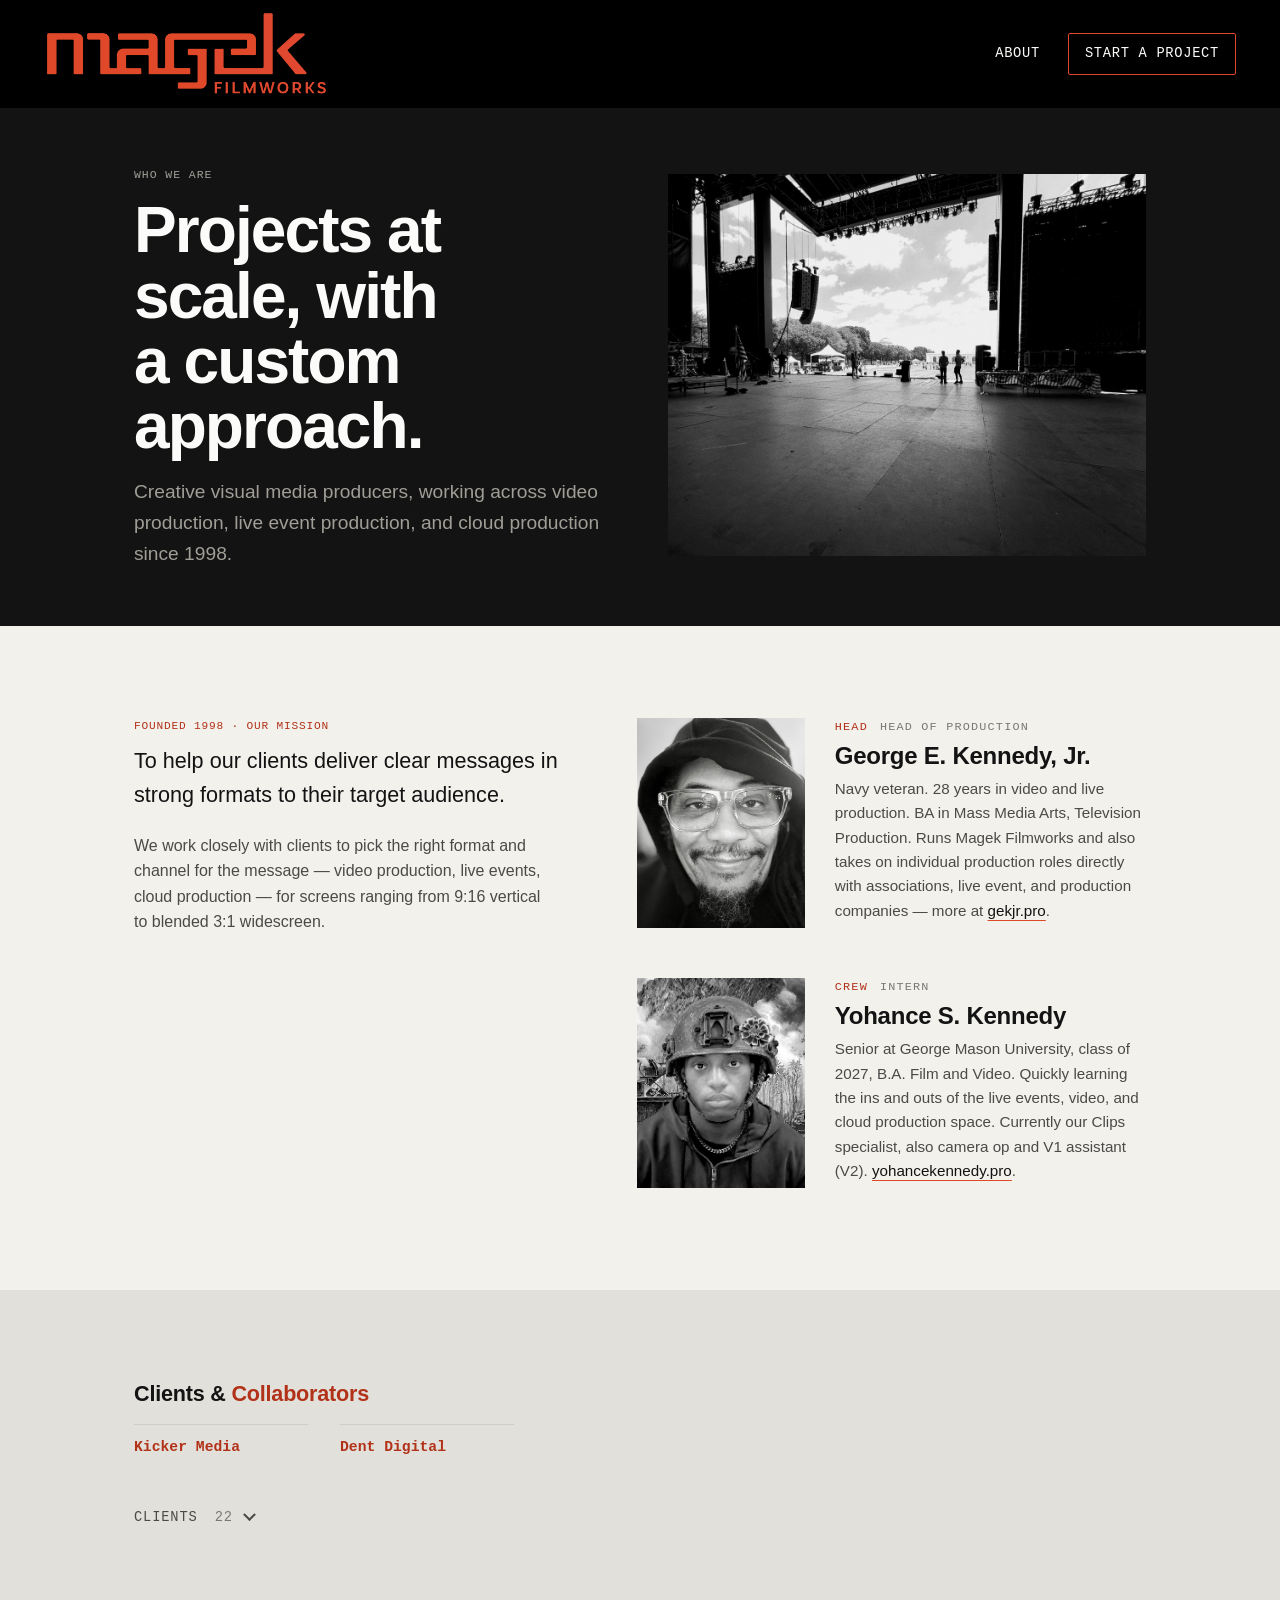
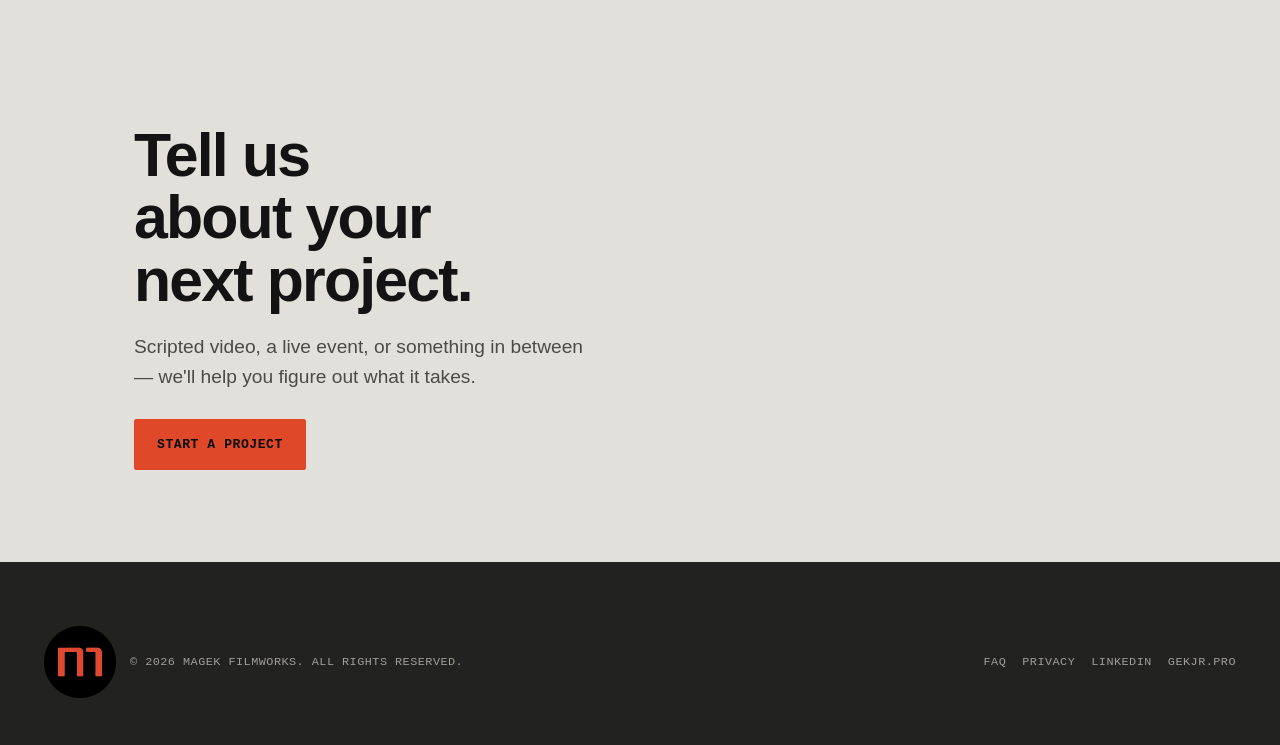
==== about.html @ faaebf95 "update" ====
<!doctype html>
<html lang="en">
<head>
<meta charset="UTF-8" />
<meta name="viewport" content="width=device-width, initial-scale=1" />
<title>About | Magek Filmworks</title>
<meta name="description" content="Magek Filmworks — creative visual media producers in Washington, D.C. Founded 1998. Our mission, our crew, and the clients and collaborators we work alongside." />
<link rel="canonical" href="https://magekfilmworks.productions/about" />
<link rel="icon" type="image/png" href="images/logo-mark.png" />
<link rel="apple-touch-icon" href="images/logo-mark.png" />
<meta name="theme-color" content="#131313" />

<meta property="og:type" content="website" />
<meta property="og:site_name" content="Magek Filmworks" />
<meta property="og:url" content="https://magekfilmworks.productions/about" />
<meta property="og:title" content="About" />
<meta property="og:description" content="Magek Filmworks — creative visual media producers in Washington, D.C. Founded 1998. Our mission, our crew, and the clients and collaborators we work alongside." />
<meta property="og:image" content="https://magekfilmworks.productions/images/clip-poster.jpeg" />
<meta name="twitter:card" content="summary_large_image" />

<link rel="stylesheet" href="css/style.css?v=dd601f3e" />

<!-- Google tag (gtag.js) -->
<script async src="https://www.googletagmanager.com/gtag/js?id=G-8HSHWG9TJT"></script>
<script>
  window.dataLayer = window.dataLayer || [];
  function gtag(){dataLayer.push(arguments);}
  gtag('js', new Date());
  gtag('config', 'G-8HSHWG9TJT');
</script>
</head>
<body>

<header class="site-header">
  <div class="wrap wrap--bleed">
    <a href="/" class="brand">
      <img src="images/logo-lockup.png" alt="Magek Filmworks" />
    </a>
    <button class="nav-toggle" aria-label="Toggle menu" aria-expanded="false">
      <svg width="22" height="22" viewBox="0 0 24 24" fill="none" stroke="currentColor" stroke-width="2" stroke-linecap="round"><line x1="3" y1="6" x2="21" y2="6"/><line x1="3" y1="12" x2="21" y2="12"/><line x1="3" y1="18" x2="21" y2="18"/></svg>
    </button>
    <nav class="header-nav">
      <a href="/about" aria-current="page">About</a>
      <a href="/contact" class="header-cta">Start a project</a>
    </nav>
  </div>
</header>

<main id="top">
  <section class="split-hero">
    <div class="wrap split-hero-grid">
      <div class="split-hero-copy">
        <div class="eyebrow">Who we are</div>
        <h1>Projects at scale, with a custom approach.</h1>
        <p class="split-hero-sub">Creative visual media producers, working across video production, live event production, and cloud production since 1998.</p>
      </div>
      <div class="split-hero-media">
        <img src="images/hero-photo.jpeg" alt="Magek Filmworks on the stage build, National Mall, Washington, D.C." style="object-position: 35% 45%;" />
      </div>
    </div>
  </section>

  <section class="section section--paper" id="about">
    <div class="wrap">
      <div class="about-grid">
        <div class="about-lead">
          <p class="mission"><span class="mission-label">Founded 1998 · Our mission</span> To help our clients deliver clear messages in strong formats to their target audience.</p>
          <!-- Used to open "At our core, we are creative visual media
               producers" — the same self-description the split-hero
               subhead just gave a few inches above this, video/live/cloud
               and all. Reading as one page rather than two blocks that
               happen to share a header, the second one doesn't need to
               re-introduce the company; it can start on the part that's
               actually new here — how the format gets picked. -->
          <p>We work closely with clients to pick the right format and channel for the message — video production, live events, cloud production — for screens ranging from 9:16 vertical to blended 3:1 widescreen.</p>
        </div>
        <div class="crew">
        <div class="crew-row">
          <figure class="crew-portrait">
            <img src="images/george-portrait.jpg" alt="George E. Kennedy, Jr." loading="lazy"
                 width="2130" height="2840" style="object-position:50% 38%" />
          </figure>
          <div class="crew-text">
            <p class="crew-tag"><i>HEAD</i>Head of Production</p>
            <h3>George E. Kennedy, Jr.</h3>
            <p>Navy veteran. 28 years in video and live production. BA in Mass Media Arts, Television Production. Runs Magek Filmworks and also takes on individual production roles directly with associations, live event, and production companies &mdash; more at <a href="https://gekjr.pro" target="_blank" rel="noopener noreferrer">gekjr.pro</a>.</p>
          </div>
        </div>
        <div class="crew-row">
          <figure class="crew-portrait">
            <img src="images/yohance-portrait.jpg" alt="Yohance S. Kennedy" loading="lazy"
                 width="741" height="926" />
          </figure>
          <div class="crew-text">
            <p class="crew-tag"><i>CREW</i>Intern</p>
            <h3>Yohance S. Kennedy</h3>
            <p>Senior at George Mason University, class of 2027, B.A. Film and Video. Quickly learning the ins and outs of the live events, video, and cloud production space. Currently our Clips specialist, also camera op and V1 assistant (V2). <a href="https://yohancekennedy.pro" target="_blank" rel="noopener noreferrer">yohancekennedy.pro</a>.</p>
          </div>
        </div>
        </div>
      </div>
    </div>
  </section>

  <section class="section section--grey" id="clients">
    <div class="wrap">
      <h2 class="clients-head">Clients &amp; <span class="is-collab">Collaborators</span></h2>

      <ul class="clients-grid clients-grid--collab">
          <li><a href="https://www.kickerinc.com/" target="_blank" rel="noopener noreferrer">Kicker Media</a></li>
          <li><a href="https://www.dentdigital.com/" target="_blank" rel="noopener noreferrer">Dent Digital</a></li>
      </ul>

      <details class="clients" id="clients-list">
        <summary>
          <span class="clients-more">Clients <b>22</b></span>
          <span class="clients-cue" aria-hidden="true"></span>
        </summary>
        <ul class="clients-grid">
            <li>AVFX</li>
            <li>AVLD Events</li>
            <li>Buffalo AV</li>
            <li>CNC Productions</li>
            <li>Creative Technology Group</li>
            <li>CVW Events</li>
            <li>Davis AV</li>
            <li>Dependable Tech Services</li>
            <li>Encore</li>
            <li>Event EQ</li>
            <li>First Hand</li>
            <li>Freeman AV</li>
            <li>Insync Productions</li>
            <li>LMG</li>
            <li>Local 22</li>
            <li>MayCo</li>
            <li>PRG</li>
            <li>Projection</li>
            <li>Slate</li>
            <li>TMPAV</li>
            <li>Visual Aids Electronics</li>
            <li>Washington Resource Group</li>
        </ul>
      </details>
    </div>
  </section>

  <section class="section cta-band section--grey">
    <div class="wrap">
      <h2>Tell us about your next project.</h2>
      <p>Scripted video, a live event, or something in between — we'll help you figure out what it takes.</p>
      <a href="/contact" class="btn btn-primary">Start a project</a>
    </div>
  </section>
  <dialog class="reel" id="reel" aria-label="Video">
    <button type="button" class="reel-close" data-reel-close aria-label="Close">&times;</button>
    <div class="reel-frame" data-reel-frame>
      <noscript>
        <a href="https://www.youtube.com/live/lQ_MciOESPY" target="_blank" rel="noopener">
          Watch The Art of Cutting Live on YouTube
        </a>
      </noscript>
    </div>
    <div class="reel-cap" data-reel-cap hidden>
      <p class="reel-cap-title" data-cap-title></p>
      <p class="reel-cap-meta">
        <span data-cap-tags></span><span data-cap-time></span>
      </p>
      <div class="reel-cap-credits" data-cap-credits></div>
    </div>
  </dialog>

</main>

<footer class="site-footer">
  <div class="wrap wrap--bleed footer-grid">
    <div class="footer-brand">
      <a href="#top" class="footer-mark-link" aria-label="Back to top">
        <img src="images/logo-mark.png" alt="" class="footer-mark" />
      </a>
      <p>&copy; <span class="year"></span> Magek Filmworks. All rights reserved.</p>
    </div>
    <div class="footer-social">
      <a href="/faq">FAQ</a>
      <a href="/privacy">Privacy</a>
      <a href="https://www.linkedin.com/company/magek-filmworks/" target="_blank" rel="noopener">LinkedIn</a>
      <a href="https://gekjr.pro" target="_blank" rel="noopener noreferrer">gekjr.pro</a>
    </div>
  </div>
</footer>

<script src="js/main.js?v=7a3a26c0"></script>
</body>
</html>
---- css/style.css ----
/* ============================================================
   Fonts, served from this origin

   Previously loaded from fonts.googleapis.com, which handed
   Google every visitor's IP on every pageview. Self-hosted, the
   site makes no third-party request for type at all. Latin
   subset, woff2 only — every browser in use supports it.

   font-display: swap so text paints immediately in the fallback
   and reflows when the face arrives, rather than sitting
   invisible while it downloads.
   ============================================================ */
@font-face {
  font-family: "Space Grotesk";
  font-style: normal;
  font-weight: 500;
  font-display: swap;
  src: url("../fonts/space-grotesk-latin-500-normal.woff2") format("woff2");
}
@font-face {
  font-family: "Space Grotesk";
  font-style: normal;
  font-weight: 600;
  font-display: swap;
  src: url("../fonts/space-grotesk-latin-600-normal.woff2") format("woff2");
}
@font-face {
  font-family: "Space Grotesk";
  font-style: normal;
  font-weight: 700;
  font-display: swap;
  src: url("../fonts/space-grotesk-latin-700-normal.woff2") format("woff2");
}
@font-face {
  font-family: "Inter";
  font-style: normal;
  font-weight: 400;
  font-display: swap;
  src: url("../fonts/inter-latin-400-normal.woff2") format("woff2");
}
@font-face {
  font-family: "Inter";
  font-style: normal;
  font-weight: 500;
  font-display: swap;
  src: url("../fonts/inter-latin-500-normal.woff2") format("woff2");
}
@font-face {
  font-family: "Inter";
  font-style: normal;
  font-weight: 600;
  font-display: swap;
  src: url("../fonts/inter-latin-600-normal.woff2") format("woff2");
}
@font-face {
  font-family: "IBM Plex Mono";
  font-style: normal;
  font-weight: 400;
  font-display: swap;
  src: url("../fonts/ibm-plex-mono-latin-400-normal.woff2") format("woff2");
}
@font-face {
  font-family: "IBM Plex Mono";
  font-style: normal;
  font-weight: 500;
  font-display: swap;
  src: url("../fonts/ibm-plex-mono-latin-500-normal.woff2") format("woff2");
}
@font-face {
  font-family: "IBM Plex Mono";
  font-style: normal;
  font-weight: 600;
  font-display: swap;
  src: url("../fonts/ibm-plex-mono-latin-600-normal.woff2") format("woff2");
}
@font-face {
  font-family: "IBM Plex Mono";
  font-style: normal;
  font-weight: 700;
  font-display: swap;
  src: url("../fonts/ibm-plex-mono-latin-700-normal.woff2") format("woff2");
}

/* ============================================================
   Magek Filmworks — Design tokens
   Palette: black-on-black studio, one signature accent pulled
   from a tungsten film light (3200K) — the warm lamp that means
   "we're rolling." Same structural language as gekjr.pro, its
   own voice: dark instead of paper, a square REC mark instead
   of a round tally, amber instead of red.
   ============================================================ */

:root {
  /* The deliberate inverse of gekjr.pro. Its --ink (#131313) is this
     site's --paper; its --paper (#fbfbf9) is this site's --ink. Same
     token names as the Site Bible so the two stylesheets read as one
     system: personal site on paper, company site on screen. */
  --paper: #131313;
  --paper-raised: #1b1b1a;
  --paper-sunk: #0c0c0c;
  --ink: #fbfbf9;
  --ink-soft: #a09e97;
  --ink-faint: #6c6a65;
  --line: #2c2c2a;
  --line-soft: #212120;
  --tally: #df4929;
  --tally-dim: rgba(223, 73, 41, 0.16);
  --tally-glow: rgba(223, 73, 41, 0.38);

  /* Accent for small text. On the dark ground the mark colour is
     legible as type; on the light grounds it is not (3.9:1), so the
     light sections darken this one token and leave fills alone. */
  --tally-ink: var(--tally);

  /* A real grain plate rather than a gradient trick: 96px of gaussian
     noise, tiled and held at low opacity over every photograph. */
  --grain: url("[data-uri]");

  --font-display: "Space Grotesk", "Helvetica Neue", Arial, sans-serif;
  --font-body: "Inter", "Helvetica Neue", Arial, sans-serif;
  --font-mono: "IBM Plex Mono", ui-monospace, Menlo, monospace;

  --maxw: 1100px;
  /* Side padding. Only bites once the viewport is narrower than
     --maxw plus two gutters — below that it is all that stands
     between the text and the edge of the screen. */
  --gutter: 44px;

  /* Shared indent for the header wordmark and the footer disc. */
  /* Flush with the content column. The header mark, the hero headline,
     every section's copy and the footer mark now share one left edge
     instead of the mark sitting slightly proud of everything below it. */
  --brand-indent: 0px;
  /* The lockup's own height. This file is 95.3% ink, so the box and the
     visible wordmark are near enough the same thing. */
  --logo-h: 84px;

  /* Header height — also drives the mobile menu offset and the
     scroll offset for every in-page anchor. */
  --header-h: 108px;
}

* { box-sizing: border-box; }

/* Component display rules (grid/flex/inline-flex) outrank the UA's
   [hidden] rule, so anything toggled with el.hidden stays visible
   without this. Every hidden step, reveal block and swapped button
   depends on it. */
[hidden] { display: none !important; }

html { scroll-behavior: smooth; }

@media (prefers-reduced-motion: reduce) {
  html { scroll-behavior: auto; }
  * { animation-duration: 0.01ms !important; transition-duration: 0.01ms !important; }
}

body {
  margin: 0;
  background: var(--paper);
  color: var(--ink);
  font-family: var(--font-body);
  font-size: 16px;
  line-height: 1.6;
  -webkit-font-smoothing: antialiased;
}

a { color: inherit; text-decoration: none; }
img { max-width: 100%; display: block; }

h1, h2, h3 {
  font-family: var(--font-display);
  font-weight: 600;
  line-height: 1.1;
  margin: 0 0 0.5em;
  letter-spacing: -0.01em;
}

p { margin: 0 0 1em; }

.wrap {
  max-width: var(--maxw);
  margin: 0 auto;
  padding: 0 var(--gutter);
}

/* The masthead and the colophon span the page; the content column does
   not. So the mark sits on the page's own left margin rather than on
   the text column's, which is the point — a wordmark that lines up with
   the body copy reads as part of it. The gutter is still respected, so
   the mark is never hard against the edge, and the footer carries the
   same class so the two brand marks stay on one line as before. */
.wrap--bleed { max-width: none; }

:focus-visible {
  outline: 2px solid var(--tally);
  outline-offset: 3px;
}

/* ---------- Eyebrow ----------
   No bullet mark. gekjr.pro leads its labels with a tally dot; this site
   deliberately does not, so the two read as related but not the same. */
.eyebrow {
  display: inline-flex;
  align-items: center;
  gap: 9px;
  font-family: var(--font-mono);
  font-size: 0.72rem;
  text-transform: uppercase;
  letter-spacing: 0.08em;
  color: var(--ink-soft);
  margin-bottom: 14px;
}

/* ---------- Viewfinder corners: secondary signature ----------
   Bracket corners like a camera frame guide. Used around the
   hero frame and on hover states, never as pure decoration. */
.frame {
  position: relative;
}
.frame::before,
.frame::after,
.frame-tr,
.frame-bl {
  content: "";
  position: absolute;
  width: 22px;
  height: 22px;
  border: 2px solid var(--tally);
  opacity: 0.85;
}
.frame::before { top: -1px; left: -1px; border-right: none; border-bottom: none; }
.frame::after { bottom: -1px; right: -1px; border-left: none; border-top: none; }
.frame-tr { top: -1px; right: -1px; border-left: none; border-bottom: none; }
.frame-bl { bottom: -1px; left: -1px; border-right: none; border-top: none; }

/* ---------- Header ---------- */
/* Solid, and the same ground as the page. The old gradient scrim read
   as a separate bar floating over the site; this reads as the top of
   the page itself, which suits a flat single-ground layout. */
.site-header {
  position: fixed;
  top: 0;
  left: 0;
  right: 0;
  z-index: 50;
  background: #000;
  /* Its own GPU layer, so the browser doesn't have to repaint a
     position: fixed element against whatever is scrolling underneath it
     on every frame — see the note on .hero, which is the section that
     actually stresses this on a phone. */
  transform: translateZ(0);
}

.site-header .wrap {
  display: flex;
  align-items: center;
  justify-content: space-between;
  height: var(--header-h);
}

/* Nudged in off the gutter so the mark sits inside the column, not hard
   against its edge. The footer disc uses the same token, so the two
   stay on one line.

   Note the visible gap runs ~3px wider than this value: the lockup PNG
   carries about 1% of transparent margin on its left edge. That is in
   the file, not the CSS, so it is left alone. */
.brand {
  /* No optical offset any more: this lockup is transparent and carries
     only 1.06% dead space on its left edge, so the image box and the
     visible wordmark start in the same place. The compensation here was
     for the black-plated file, which sat 6.16% in. */
  margin-left: var(--brand-indent);
}

.brand img {
  height: var(--logo-h);
  width: auto;
  /* Scaled from the left edge, not the centre: the mark sits on the
     page's left margin, and growing from the middle would slide it off
     that line for the length of the hover or the flare. */
  transform-origin: left center;
  /* Overshoots a touch on the way back, so the release reads as the
     mark springing up rather than sliding up. */
  transition: transform 0.42s cubic-bezier(0.34, 1.4, 0.64, 1),
              filter 0.42s ease;
}

/* Same micro-scale the footer disc uses, so both marks behave alike. */
@media (hover: hover) {
  .brand:hover img {
    transform: scale(1.06);
    filter: brightness(1.18);
  }
}

/* Held down. A click drives the mark to the bottom of its travel and
   leaves it there — it does not spring back on a timer. The release is
   the visitor moving the mouse, which is what a physical key does: it
   stays where your finger put it until your finger goes somewhere else.

   Snapping down is quick; the return is the slower base transition, so
   press and release feel like different actions rather than one
   symmetrical wobble. */
.brand.is-held img {
  transform: scale(0.93);
  filter: brightness(1.42);
  transition-duration: 90ms, 90ms;
}

/* Declared after the hover rule on purpose: identical specificity, so
   source order is what lets a press beat the hover it happens inside. */
.brand:active img { transform: scale(0.93); }

@media (prefers-reduced-motion: reduce) {
  .brand img { transition: none; }
  .brand.is-held img,
  .brand:active img { transform: none; filter: none; }
}

/* Its own query, not folded into the block above: a :hover rule outside
   (hover: hover) sticks on a touch screen. */
@media (prefers-reduced-motion: reduce) and (hover: hover) {
  .brand:hover img { transform: none; filter: none; }
}

.header-nav {
  display: flex;
  align-items: center;
  gap: 28px;
}

.header-nav a {
  font-family: var(--font-mono);
  /* Up from 0.78rem, and set to the size every other mono label on the
     site uses — the section eyebrows and the form's step labels. With
     Home gone there is one link and one button up there, so it can
     carry the weight. */
  font-size: 0.86rem;
  text-transform: uppercase;
  letter-spacing: 0.05em;
  color: var(--ink-soft);
  transition: color 0.15s ease;
}

.header-cta {
  display: inline-flex;
  align-items: center;
  gap: 8px;
  padding: 9px 16px;
  border: 1px solid var(--tally);
  color: var(--ink) !important;
  border-radius: 2px;
}

.nav-toggle {
  display: none;
  background: none;
  border: none;
  color: var(--ink);
  padding: 6px;
  cursor: pointer;
}

@media (max-width: 1024px) {
  .header-nav {
    display: none;
    position: absolute;
    top: var(--header-h);
    left: 0;
    right: 0;
    flex-direction: column;
    align-items: flex-start;
    gap: 0;
    background: var(--paper-raised);
    border-bottom: 1px solid var(--line);
    padding: 8px var(--gutter) 20px;
  }
  .header-nav.is-open { display: flex; }
  .header-nav a { padding: 12px 0; width: 100%; }
  .header-cta { margin-top: 8px; }

  .nav-toggle {
    display: flex;
    align-items: center;
    justify-content: center;
    width: 44px;
    height: 44px;
    margin-right: -10px;
    padding: 0;
  }
}

/* ---------- Hero (full-bleed image) ---------- */
.hero {
  position: relative;
  min-height: 78vh;
  display: flex;
  align-items: flex-end;
  overflow: hidden;
  background: var(--paper);
}

.hero-bg {
  position: absolute;
  inset: 0;
  width: 100%;
  height: 100%;
  object-fit: cover;
  object-position: center 40%;
}

/* The frame is no longer dimmed. The photograph runs at full opacity and
   is thrown out of focus instead, so the type sits in front of it the way
   a title sits over a rack-focus pull rather than over a grey wash. */
.hero::after {
  content: "";
  position: absolute;
  inset: 0;
  /* Shadows carry most of the legibility; this closes the gap on the
     brightest frames. Deepened just enough to pay for toning the type
     off pure white: measured against all four frames, #e6e2da over this
     scrim reads at 2.38:1 worst-case, where pure white over the old one
     managed 2.30 — so the softer colour costs nothing. Going further
     would clear the 3:1 large-text threshold, but only by darkening the
     photographs more than the type problem justifies. */
  background: linear-gradient(180deg, rgba(10, 10, 10, 0.44) 0%, rgba(10, 10, 10, 0.54) 55%, rgba(10, 10, 10, 0.78) 100%);
}

.hero .wrap {
  position: relative;
  z-index: 1;
  /* Full width, not max-content. As a shrink-to-fit flex item it was
     only as wide as its longest line, and `margin: 0 auto` then centred
     that box — so the hero's left edge floated with the copy instead of
     sitting on the site's content axis, drifting 168px right of the
     header logo at 1440 and a different distance at every width. The
     original max-content was there to stop a long line clipping; the
     column is 1012px wide and the longest line is 644px, so there is
     nothing left to clip. */
  width: 100%;
  display: grid;
  gap: 15px;
  /* The frame is a fixed height and the copy sits at its foot, so this
     reserved band is the only thing keeping the headline out from under
     the fixed header. */
  padding-top: calc(var(--header-h) + 84px);
  padding-bottom: 72px;
}

.hero .eyebrow { color: #cfcdc5; }

.hero h1 {
  font-size: clamp(2.1rem, 7vw, 4.2rem);
  max-width: 14ch;
  color: #fff;
}

.hero h1 em {
  font-style: normal;
  color: var(--tally);
}

.hero-sub {
  font-size: clamp(1.12rem, 3.4vw, 1.35rem);
  color: #d6d4cc;
  max-width: 46ch;
  text-shadow:
    0 1px 2px rgba(0, 0, 0, 0.7),
    0 2px 10px rgba(0, 0, 0, 0.6);
  transition: opacity 0.45s ease, transform 0.45s ease;
}

.hero-actions {
  display: flex;
  flex-wrap: wrap;
  gap: 12px;
  margin-top: 4px;
}

.btn {
  display: inline-flex;
  align-items: center;
  gap: 8px;
  font-family: var(--font-mono);
  font-size: 0.82rem;
  text-transform: uppercase;
  letter-spacing: 0.04em;
  padding: 14px 22px;
  border-radius: 2px;
  border: 1px solid var(--line);
  /* Stated, not inherited. .btn is used on both <a> and <button>, and a
     <button> with no background declared takes the browser's own — a
     light grey that showed as a filled panel on every dark ground.
     .btn-primary sets its own fill and is unaffected. */
  background: transparent;
  transition: border-color 0.15s ease, background 0.15s ease;
}

.btn-primary {
  background: var(--tally);
  color: #0a0a09;
  border-color: var(--tally);
  font-weight: 600;
}

.btn-ghost { color: #fff; border-color: rgba(255,255,255,0.35); }

@media (min-width: 900px) {
  .hero { min-height: 86vh; }
}

/* ---------- Section shell ----------
   scroll-margin-top lives here rather than in its own rule: the header
   is fixed, so an untreated jump parks the section title underneath it.
   One rule per selector, per the Bible's duplicate-selector lesson. */
#top { scroll-margin-top: calc(var(--header-h) + 12px); }

.section {
  padding: 92px 0;
  scroll-margin-top: calc(var(--header-h) + 12px);
}

/* No alternating bands. One ground, and spacing does the separating —
   the same way the reference site holds together without dividers. */
.section-alt { background: transparent; }
/* Centred, so the "full capabilities" link sits under the title rather
   than beside it — side by side, a width-limited centred heading and a
   right-hand link read as two things that missed each other. */
.section-head {
  display: flex;
  flex-direction: column;
  align-items: center;
  justify-content: center;
  text-align: center;
  gap: 18px;
  margin-bottom: 46px;
}

/* Section titles run at display scale — they are the only thing
   competing with the hero for the page's voice. */
.section-head h2 {
  font-size: clamp(2.4rem, 6.4vw, 4.6rem);
  font-weight: 700;
  letter-spacing: -0.03em;
  line-height: 1.02;
  margin: 0;
  max-width: 16ch;
}

.see-all {
  font-family: var(--font-mono);
  font-size: 0.78rem;
  text-transform: uppercase;
  letter-spacing: 0.05em;
  color: var(--ink-soft);
  white-space: nowrap;
}

/* ---------- The rundown ----------
   An ID column, a short meta column, and the content. A rundown is the
   document a technical director actually reads on a show, so the page is
   organised the way the work is rather than by decorative numbering.
   No rules between rows — spacing separates them. */
.rundown {
  display: grid;
  gap: 62px;
}

.rundown-row {
  display: grid;
  gap: 8px 26px;
  align-items: start;
}

@media (min-width: 760px) {
  .rundown-row { grid-template-columns: 88px 156px 1fr; }
}

.rd-id {
  font-family: var(--font-mono);
  font-size: clamp(0.95rem, 1.5vw, 1.15rem);
  font-weight: 600;
  letter-spacing: 0.14em;
  color: var(--tally-ink);
  padding-top: 5px;
}

.rd-meta {
  font-family: var(--font-mono);
  font-size: clamp(0.84rem, 1.2vw, 0.98rem);
  letter-spacing: 0.08em;
  color: var(--ink-soft);
  padding-top: 6px;
}

.rd-body h3 {
  font-size: clamp(1.45rem, 2.4vw, 1.8rem);
  letter-spacing: -0.015em;
  margin-bottom: 12px;
}

.rd-body p {
  color: var(--ink-soft);
  font-size: 1rem;
  max-width: 60ch;
  margin-bottom: 0;
}

.rd-systems {
  font-family: var(--font-mono);
  font-size: 0.75rem;
  line-height: 2;
  letter-spacing: 0.02em;
  color: var(--ink-faint, #6c6a65);
  margin-top: 16px !important;
  max-width: 66ch;
}

/* A link in a rundown row — today only gekjr.pro in the crew bio. It had
   a 1px bottom border in --line, which is the site's rule colour: right
   for a divider, invisible as a link. Nothing announced it was clickable,
   so nobody clicked it.
   Same treatment as .reel-credit a, deliberately — one way of saying
   "this goes somewhere" across the whole site. */
.rd-body a {
  color: var(--ink);
  text-decoration: underline;
  text-decoration-color: var(--tally);
  text-underline-offset: 4px;
  text-decoration-thickness: 1px;
}

@media (hover: hover) {
  .rd-body a:hover { color: var(--tally); }
}

/* The crew list runs the same grid, closer together — three short rows
   rather than four long ones. */
.rundown-tight { gap: 40px; }
.rundown-tight .rd-body h3 { font-size: clamp(1.25rem, 2vw, 1.5rem); margin-bottom: 8px; }
.rundown-tight .rd-body p { font-size: 0.95rem; }

@media (min-width: 760px) {
  .rundown-tight .rundown-row { grid-template-columns: 72px 124px 1fr; }
}

@media (max-width: 640px) {
  .rundown { gap: 46px; }
  .rd-id, .rd-meta { padding-top: 0; }
  .rd-body h3 { font-size: 1.32rem; }
}

/* ---------- Testimonials (red-rule pull-quotes) ----------
   The Bible's pull-quote component rather than another boxed card —
   same reasoning as the editorial list: the page reads editorially,
   and a rule carries the quote without fencing it in. */
.testimonial-grid {
  display: grid;
  gap: 40px;
}

.testimonial {
  padding: 0;
}

.testimonial p {
  font-family: var(--font-display);
  font-size: 1.2rem;
  font-weight: 500;
  line-height: 1.45;
  margin-bottom: 16px;
  max-width: 52ch;
}

.testimonial cite {
  font-style: normal;
  font-family: var(--font-mono);
  font-size: 0.76rem;
  text-transform: uppercase;
  letter-spacing: 0.04em;
  color: var(--ink-soft);
}

/* Three quotes, three columns — a 2-up grid left one hanging on its own
   row with a hole beside it. */
@media (min-width: 900px) {
  .testimonial-grid { grid-template-columns: repeat(3, 1fr); gap: 32px; }
}

@media (max-width: 640px) {
  .testimonial-grid { gap: 30px; }
  .testimonial p { font-size: 1.08rem; }
}

/* ---------- Contact ----------
   It's the last section, so on tall screens the page ran out of
   scroll before the anchor could bring it to the top — the jump
   stopped short with the section parked mid-page. Giving it a
   viewport's worth of height means #contact can actually reach
   the top; the content stays vertically centered in the space. */
#contact {
  min-height: calc(100vh - var(--header-h));
  display: grid;
  grid-template-columns: 1fr;
  align-content: center;
}

/* margin:0 auto on a grid item disables stretch and centres it at its
   max-content width — the same trap the hero hit. Fill the row so the
   1100px column rule applies and the block lines up with the sections. */
#contact > .wrap { width: 100%; }

/* vh on mobile can measure against the pre-collapse address-bar
   height, pushing bottom-anchored content off-screen. dvh as a
   progressive-enhancement pair, per the Site Bible. */
@supports (height: 100dvh) {
  #contact { min-height: calc(100dvh - var(--header-h)); }
}

/* ---------- Contact ---------- */
.contact-grid {
  display: grid;
  gap: 40px;
}

.contact-lead h2 {
  font-size: clamp(2.2rem, 5.6vw, 3.8rem);
  font-weight: 700;
  letter-spacing: -0.03em;
  line-height: 1.03;
  max-width: 15ch;
}
.contact-lead p { color: var(--ink-soft); font-size: clamp(1.04rem, 1.4vw, 1.2rem); max-width: 42ch; }

.contact-direct {
  display: flex;
  flex-direction: column;
  gap: 6px;
  margin-top: 22px;
}

.contact-direct a {
  font-family: var(--font-display);
  font-size: 1.15rem;
  font-weight: 600;
  border-bottom: 1px solid transparent;
  width: fit-content;
}

.contact-form {
  display: grid;
  gap: 14px;
}

.contact-form label {
  display: block;
  font-family: var(--font-mono);
  font-size: 0.72rem;
  text-transform: uppercase;
  letter-spacing: 0.05em;
  color: var(--ink-soft);
  margin-bottom: 6px;
}

/* Controls read as panel inserts: a recessed ground with one hairline
   of light along the top edge, the way a machined bezel catches it. */
.contact-form input,
.contact-form textarea {
  width: 100%;
  box-shadow: inset 0 1px 0 rgba(251, 251, 249, 0.05);
  background: var(--paper-sunk);
  border: 1px solid var(--line);
  color: var(--ink);
  padding: 12px 14px;
  font-family: var(--font-body);
  font-size: 0.95rem;
  border-radius: 2px;
}
.contact-form input:focus,
.contact-form textarea:focus {
  outline: none;
  border-color: var(--tally);
  box-shadow: inset 0 1px 0 rgba(251, 251, 249, 0.05),
              0 0 0 3px var(--tally-dim);
}

.contact-form textarea { min-height: 110px; resize: vertical; }

@media (min-width: 900px) {
  .contact-grid { grid-template-columns: 1fr 1.1fr; }
}

/* ---------- Footer ---------- */
.site-footer {
  padding: 64px 0 48px;
  /* Still lifted off the page ground (#131313) so the mark's black disc
     reads as a shape rather than a hole, but darker than the #33332f it
     was: that had been pushed to the absolute ceiling, where the footer
     text sat at 4.73:1 with no margin left. This trades some of the
     disc's separation back for a quieter band and easier text. */
  background: #222220;
}

/* The disc closes the page where the wordmark opens it. */
.footer-brand {
  display: flex;
  align-items: center;
  gap: 14px;
  margin-left: var(--brand-indent);
}

.footer-brand p { margin: 0; }

/* The disc is a control now, not an ornament. The link wraps tightly so
   the mark keeps the left edge it shares with the header wordmark. */
.footer-mark-link {
  display: inline-flex;
  flex: none;
  line-height: 0;
  border-radius: 50%;
}

.footer-mark-link .footer-mark {
  transition: transform 0.42s cubic-bezier(0.34, 1.4, 0.64, 1),
              filter 0.42s ease;
}

/* Hover lifts and warms it rather than moving it: this sits at the very
   foot of the page beside a line of type, and anything that travels
   would shove that line around. */
@media (hover: hover) {
  .footer-mark-link:hover .footer-mark {
    transform: scale(1.06);
    filter: brightness(1.18);
  }
}

.footer-mark-link:active .footer-mark { transform: scale(0.97); }

/* Held down the same way the header wordmark is, so both marks answer
   alike. */
.footer-mark-link.is-held .footer-mark {
  transform: scale(0.93);
  filter: brightness(1.42);
  transition-duration: 90ms, 90ms;
}

@media (prefers-reduced-motion: reduce) {
  .footer-mark-link .footer-mark,
  .footer-mark-link.is-held .footer-mark {
    transition: none;
    animation: none;
    transform: none;
    filter: none;
  }
}

/* The hover reset needs its own query rather than riding along in the
   block above: it is a :hover rule, and a :hover rule outside
   (hover: hover) sticks on a touch screen — tapping fakes a hover-in
   with no hover-out. Specificity means it has to exist, so it exists
   in the right place. */
@media (prefers-reduced-motion: reduce) and (hover: hover) {
  .footer-mark-link:hover .footer-mark {
    transform: none;
    filter: none;
  }
}

.footer-mark {
  height: 72px;
  width: auto;
  flex: none;
}

.footer-grid {
  display: flex;
  flex-direction: column;
  gap: 16px;
  align-items: flex-start;
  font-family: var(--font-mono);
  font-size: 0.74rem;
  color: var(--ink-soft);
  text-transform: uppercase;
  letter-spacing: 0.04em;
}

.footer-social {
  display: flex;
  gap: 16px;
}

@media (min-width: 640px) {
  .footer-grid { flex-direction: row; justify-content: space-between; align-items: center; }
}

/* ============================================================
   Mobile & tablet refinements
   The frame above was drawn desktop-first; this block fits it to
   small screens without changing the design language — same
   palette, same type, same REC marks, just sized for a phone.
   ============================================================ */

h1, h2, h3 { text-wrap: balance; }

/* Never let a wide child push the page sideways. */
html, body { overflow-x: hidden; }

/* ---------- Tablet ---------- */
@media (max-width: 1024px) {
  :root {
    --header-h: 92px;
    --logo-h: 64px;
  }
  .section { padding: 72px 0; }

  /* Narrower crop pulls the bright sky behind the eyebrow — lift the scrim. */
  .hero::after {
    background: linear-gradient(180deg,
      rgba(8, 8, 7, 0.42) 0%,
      rgba(8, 8, 7, 0.62) 45%,
      rgba(8, 8, 7, 0.93) 100%);
  }
  .hero-bg { object-position: 58% 42%; }
}

/* ---------- Phone ---------- */
@media (max-width: 760px) {
  :root {
    --gutter: 28px;
    /* Flush on phones: the footer stacks, so any indent would
       misalign the brand row against the social row below it. */
    --brand-indent: 0px;
    /* Taller, to carry the bigger mark with the same air around it. */
    --header-h: 108px;
  }

  /* Respect notches and rounded corners in landscape. */
  .wrap {
    padding-left: max(var(--gutter), env(safe-area-inset-left));
    padding-right: max(var(--gutter), env(safe-area-inset-right));
  }

  /* The limit on phones is width, not height: the lockup is 3.42:1, so
     every pixel of height costs 3.4 of width, and the hamburger is
     fixed at the other end of the bar. Narrow phones step down below.
     Wrapped in :root because a custom property has to live inside a
     rule — bare in the media block it is dropped silently, and phones
     would quietly inherit the desktop size. */
  :root { --logo-h: 76px; }

  .header-nav {
    top: var(--header-h);
    background: var(--paper-sunk);
    border-bottom: 1px solid var(--line);
    padding: 6px var(--gutter) 18px;
  }
  .header-nav a { padding: 14px 0; }
  .header-cta {
    width: fit-content;
    padding: 12px 20px;
    margin-top: 10px;
  }

  /* Hero: vh fallback here; the @supports block below (search "Hero:
     svh, not dvh") swaps in svh on browsers that have it, which is
     the version that actually holds still — see that comment for why
     plain vh isn't the real fix either. */
  .hero { min-height: 82vh; }

  /* Darker scrim — the headline was landing on open sky. */
  .hero::after {
    background: linear-gradient(180deg,
      rgba(8, 8, 7, 0.55) 0%,
      rgba(8, 8, 7, 0.68) 42%,
      rgba(8, 8, 7, 0.94) 100%);
  }

  /* Favor the stage-left structure over the bright sky. */
  .hero-bg { object-position: 62% 45%; }

  .hero .wrap {
    padding-top: calc(var(--header-h) + 52px);
    padding-bottom: 78px;
    gap: 16px;
  }

  .hero .eyebrow {
    font-size: 0.62rem;
    letter-spacing: 0.05em;
    gap: 7px;
    margin-bottom: 8px;
  }

  .hero h1 { max-width: 18ch; }
  .hero-sub { font-size: 1rem; }

  /* Equal-width buttons read as a pair instead of a ragged row. */
  /* justify-items:start on the hero grid shrinks this row, which
     would undo the equal-width button pair — hold it full width. */
  .hero-actions { gap: 10px; width: 100%; }
  .hero-actions .btn {
    flex: 1 1 0;
    min-width: 0;
    justify-content: center;
    padding: 15px 12px;
    font-size: 0.76rem;
  }

  /* Sections: tighter rhythm, roomier cards. */
  .section { padding: 58px 0; }
  .section-head { margin-bottom: 18px; }



  .contact-grid { gap: 32px; }
  .contact-lead h2 { max-width: 20ch; }
  .contact-direct { gap: 2px; }
  .contact-direct a { padding: 8px 0; font-size: 1.08rem; }

  .contact-form input,
  .contact-form textarea { font-size: 16px; } /* stops iOS zoom-on-focus */
  .contact-form .btn { justify-self: stretch; justify-content: center; }

  .site-footer { padding: 24px 0 32px; }
  .footer-grid { gap: 18px; }
  /* .footer-grid stacks its rows with align-items: flex-start, so every
     row starts pinned left by default. align-self overrides that per
     row, giving each the full row width to center within — otherwise
     centering the content inside has no extra space to work with.
     The brand row goes column (mark above copyright line, both
     centered) rather than staying a left-to-right pair, since a wide
     copyright line next to a small mark reads as left-aligned text
     with a logo beside it, not a centered block. */
  .footer-brand { flex-direction: column; gap: 14px; align-self: stretch; text-align: center; }
  .footer-mark { height: 58px; }
  .footer-social { flex-wrap: wrap; gap: 14px; justify-content: center; align-self: stretch; }
  /* Was 27px tall — under the thumb floor, and these are the only
     outbound links on the page. */
  .footer-social a {
    padding: 12px 0;
    min-height: 44px;
    display: inline-flex;
    align-items: center;
  }
}

/* ---------- Narrow phones ---------- */
@media (max-width: 380px) {
  .hero .eyebrow { font-size: 0.58rem; }
  .hero-actions { flex-direction: column; }
  .hero-actions .btn { flex: none; width: 100%; }
}

/* At 360 and below a 76px mark runs into the hamburger — they actually
   collide at 344 — so the mark and the bar step back down together.
   The step is at 370 rather than 380 because 375 (iPhone SE, 8) still
   clears the toggle by 28px at full size, and that is a common enough
   screen to be worth the extra query. This block sits after the 760px
   one on purpose: same specificity, so source order decides. */
@media (max-width: 370px) {
  :root { --header-h: 94px; --logo-h: 62px; }
}

/* Hero: svh, not dvh. dvh tracks mobile Safari's collapsing/expanding
   address bar in real time, so a hero sized with it visibly swells
   taller as the bar hides mid-scroll and shrinks back as it returns —
   which is exactly the "sticky/torn" feeling reported from a phone,
   not a compositing glitch. (Ran into the same thing on gekjr.pro
   first — dvh was the tempting fix there too, and caused this same
   swell before svh replaced it.) svh locks to the smallest possible
   viewport (address bar fully expanded) and never resizes, so the
   hero holds still through a scroll no matter what the browser chrome
   is doing. Gated the same way the dvh version was, since the two
   landed in browsers together. */
@supports (height: 100svh) {
  @media (max-width: 760px) {
    .hero { min-height: 82svh; }
  }
}

/* ============================================================
   Client intake wizard
   Four short steps instead of one long form. Same materials as
   the rest of the page: mono labels, square marks, 2px radii,
   tungsten only where it means "this is selected" or "this is
   the way forward".
   ============================================================ */

.contact-note {
  font-size: 0.92rem;
  color: var(--ink-soft);
  max-width: 40ch;
}

/* ---------- Progress ---------- */
.wizard-head {
  display: flex;
  /* Baseline, not centre. Centre made the row's height — set by the
     larger counter — push the step labels 3.4px down, which broke their
     line with the eyebrow in the column opposite. Baseline puts the
     labels and the counter on one line of type regardless of how tall
     either gets. */
  align-items: baseline;
  justify-content: space-between;
  gap: 16px;
  padding-bottom: 6px;
  flex-wrap: wrap;
}

.wizard-steps {
  display: flex;
  align-items: center;
  gap: 18px;
  list-style: none;
  margin: 0;
  padding: 0;
  flex-wrap: wrap;
}

/* Where you are is carried by the type itself and a rule under the
   current step — no bullet beside every label. Four dots to say four
   steps, next to a counter already reading "01 / 04", was the same
   fact stated three ways. */
.wizard-steps li {
  display: inline-flex;
  align-items: center;
  font-family: var(--font-mono);
  /* Matched to the "Get in touch" eyebrow opposite: these two are the
     same kind of label — one names the section, one names the step —
     so they read at the same weight across the split. */
  font-size: 0.86rem;
  text-transform: uppercase;
  letter-spacing: 0.06em;
  color: var(--ink-faint);
  padding-bottom: 6px;
  border-bottom: 2px solid transparent;
  transition: color 0.2s ease, border-color 0.2s ease;
}

/* Behind you: legible, but no longer asking for attention. */
.wizard-steps li.is-done { color: var(--ink-soft); }

.wizard-steps li.is-current {
  color: var(--ink);
  border-bottom-color: var(--tally);
}

/* The counter is the one place in the form that answers "how much more
   of this is there", so it reads at a size worth glancing at rather
   than the size of the labels beside it. Tabular figures so 01 and 04
   occupy identical width and the row does not shift as it advances. */
.wizard-count {
  font-family: var(--font-mono);
  font-size: 1.15rem;
  letter-spacing: 0.06em;
  color: var(--ink-faint);
  margin: 0;
  font-variant-numeric: tabular-nums;
  line-height: 1;
}

/* Where you are is the live number; the total is the fixed part it is
   counting against, so only the first half takes full ink. */
#wizard-current {
  color: var(--ink);
  font-weight: 600;
}

/* ---------- Steps ---------- */
.contact-form.intake { gap: 22px; }

.step {
  border: none;
  margin: 0;
  padding: 0;
  display: grid;
  gap: 20px;
  min-width: 0;
}

.step-legend {
  font-family: var(--font-display);
  font-size: 1.18rem;
  font-weight: 600;
  color: var(--ink);
  padding: 0;
  margin-bottom: 2px;
}

.field { display: grid; gap: 8px; min-width: 0; }

.field-row {
  display: grid;
  gap: 20px;
  min-width: 0;
}

@media (min-width: 640px) {
  .field-row { grid-template-columns: 1fr 1fr; }
}

/* Beats the base .contact-form label rule. */
.contact-form .field-label {
  display: block;
  font-family: var(--font-mono);
  font-size: 0.72rem;
  text-transform: uppercase;
  letter-spacing: 0.05em;
  color: var(--ink-soft);
  margin-bottom: 0;
}

.contact-form .field-label em {
  font-style: normal;
  color: var(--tally-ink);
  margin-left: 6px;
  font-size: 0.92em;
}

.field-hint {
  font-size: 0.86rem;
  line-height: 1.5;
  color: var(--ink-soft);
  margin: 2px 0 0;
  max-width: 52ch;
}

/* The skip-ahead line at the foot of step 1. Deliberately quiet: it is
   an escape hatch, not a second call to action competing with Next. */
.step-skip {
  font-size: 0.86rem;
  line-height: 1.5;
  color: var(--ink-soft);
  margin: 4px 0 0;
}

/* A button that reads as a link. It has to be a <button> — a bare <a>
   with no href is not reachable by keyboard, and an href="#" would put
   a junk entry in the visitor's history on every click. */
.linklike {
  font: inherit;
  color: inherit;
  background: none;
  border: 0;
  padding: 0;
  cursor: pointer;
  text-decoration: underline;
  text-underline-offset: 3px;
  text-decoration-color: var(--tally-ink);
  text-decoration-thickness: 1px;
}

.linklike:hover,
.linklike:focus-visible { color: var(--tally-ink); }

.field-error {
  display: none;
  font-family: var(--font-mono);
  font-size: 0.72rem;
  letter-spacing: 0.03em;
  color: #ff8a6a;
  margin: 0;
}
.field-error.is-shown { display: block; }

.contact-form input.is-invalid,
.contact-form select.is-invalid { border-color: #ff8a6a; }

/* ---------- Select ---------- */
.contact-form select {
  width: 100%;
  box-shadow: inset 0 1px 0 rgba(251, 251, 249, 0.05);
  background: var(--paper-sunk);
  border: 1px solid var(--line);
  color: var(--ink);
  padding: 12px 38px 12px 14px;
  font-family: var(--font-body);
  font-size: 0.95rem;
  border-radius: 2px;
  appearance: none;
  background-image: url("data:image/svg+xml;charset=utf-8,%3Csvg xmlns='http://www.w3.org/2000/svg' width='12' height='8' viewBox='0 0 12 8'%3E%3Cpath fill='none' stroke='%23a8a69f' stroke-width='1.6' d='M1 1.5 6 6.5 11 1.5'/%3E%3C/svg%3E");
  background-repeat: no-repeat;
  background-position: right 14px center;
}
.contact-form select:focus {
  outline: none;
  border-color: var(--tally);
  box-shadow: inset 0 1px 0 rgba(251, 251, 249, 0.05),
              0 0 0 3px var(--tally-dim);
}

.contact-form input[type="date"],
.contact-form select { min-height: 45px; }

/* ---------- Option chips ---------- */
.opt-grid { display: grid; gap: 8px; }

@media (min-width: 480px) {
  .opt-grid-2 { grid-template-columns: 1fr 1fr; }
  .opt-grid-3 { grid-template-columns: repeat(3, 1fr); }
}

.contact-form .opt {
  display: block;
  position: relative;
  margin: 0;
  min-width: 0;
}

/* Kept in the layout for hit area and focus, visually replaced
   by the chip so the control matches the rest of the page. */
.contact-form .opt input {
  position: absolute;
  inset: 0;
  width: 100%;
  height: 100%;
  margin: 0;
  padding: 0;
  opacity: 0;
  cursor: pointer;
}

.contact-form .opt span {
  display: flex;
  font-family: var(--font-body);
  text-transform: none;
  letter-spacing: normal;
  align-items: center;
  min-height: 46px;
  padding: 10px 14px;
  background: var(--paper-sunk);
  border: 1px solid var(--line);
  border-radius: 2px;
  box-shadow: inset 0 1px 0 rgba(251, 251, 249, 0.05);
  font-size: 0.92rem;
  color: var(--ink-soft);
  transition: border-color 0.15s ease, color 0.15s ease, background 0.15s ease;
}


.contact-form .opt input:checked + span {
  border-color: var(--tally);
  background: var(--tally-dim);
  color: var(--ink);
}

.contact-form .opt input:focus-visible + span {
  outline: 2px solid var(--tally);
  outline-offset: 2px;
}

/* ---------- Actions ---------- */
.wizard-actions {
  display: flex;
  align-items: center;
  gap: 12px;
  flex-wrap: wrap;
  padding-top: 4px;
}

.wizard-actions .btn { cursor: pointer; }

/* Type and a direction, not a filled block. A solid rectangle is the
   heaviest object the page owns, and spending that weight on "next"
   — a step in the middle of a form, not the thing being asked for —
   made the wizard feel like the loudest thing on the site.

   They stay <button> elements: still focusable, still in the tab order,
   still announced as buttons. Only the paint changes. */
/* Selectors carry .contact-form deliberately. The light-ground rules
   further down the file — .section--paper .btn-ghost — match these
   buttons at the same specificity and sit later, so a plain
   `.wizard-actions .btn` lost to them and the border came back. The
   extra class outranks them instead of relying on source order. */
.contact-form .wizard-actions .btn {
  background: transparent;
  border-color: transparent;
  border-width: 0;
  padding: 12px 0;
  /* No box to hit, so the target is built from padding alone. */
  min-height: 44px;
  font-size: 0.86rem;
  letter-spacing: 0.1em;
  gap: 10px;
}

.wizard-actions { gap: 30px; }

.contact-form .wizard-actions #wizard-next,
.contact-form .wizard-actions #wizard-send {
  color: var(--tally);
  font-weight: 600;
}
.contact-form .wizard-actions #wizard-back { color: var(--ink-soft); }

@media (hover: hover) {
  .contact-form .wizard-actions .btn:hover {
    background: transparent;
    border-color: transparent;
    color: var(--ink);
  }
}

/* Chevrons drawn with borders rather than a glyph: the mono face has no
   arrow worth using, and this needs no icon file. Only on the two
   navigation buttons — Send inquiry is a destination, not a direction. */
#wizard-next::after,
#wizard-back::before {
  content: "";
  width: 8px;
  height: 8px;
  border-top: 2px solid currentColor;
  border-right: 2px solid currentColor;
  flex: none;
  transition: transform 0.15s ease;
}

#wizard-next::after { transform: rotate(45deg) translate(-1px, 1px); }
#wizard-back::before { transform: rotate(-135deg) translate(-1px, 1px); }

@media (hover: hover) {
  #wizard-next:hover::after { transform: rotate(45deg) translate(1px, -1px); }
  #wizard-back:hover::before { transform: rotate(-135deg) translate(1px, -1px); }
}

.form-status {
  font-family: var(--font-mono);
  font-size: 0.74rem;
  letter-spacing: 0.03em;
  color: var(--ink-soft);
  margin: 0;
  min-height: 1em;
}
.form-status.is-error { color: #ff8a6a; }

/* ---------- Confirmation ---------- */
.intake-done {
  border: 1px solid var(--tally);
  background: var(--paper-sunk);
  padding: 32px 28px;
  border-radius: 2px;
  align-self: start;
}

.intake-done h3 { font-size: 1.35rem; margin-bottom: 12px; }
.intake-done p { color: var(--ink-soft); margin-bottom: 10px; }
.intake-done p:last-child { margin-bottom: 0; }

.intake-done-direct a {
  color: var(--ink);
  border-bottom: 1px solid var(--tally);
}

/* ---------- Phone ---------- */
@media (max-width: 760px) {
  .wizard-head { gap: 10px; padding-bottom: 14px; }
  .wizard-steps { gap: 12px; }
  /* Was 0.66rem — 10.6px, the smallest type on the site, on the one
     screen where a visitor has to track where they are. Merged into
     this rule rather than added above it: an earlier declaration in
     the same block was being overridden by this one. */
  /* No size step on a phone: the eyebrow it is matched to does not
     take one either, and the two must stay level. */
  .wizard-steps li { gap: 6px; }
  .wizard-count { font-size: 1.05rem; }
  .field-hint, .step em { font-size: 0.78rem; }
  .step { gap: 18px; }
  .step-legend { font-size: 1.08rem; }
  .field-row { gap: 18px; }
  .contact-form select { font-size: 16px; }
  .contact-form .opt span { font-size: 0.95rem; }
  /* Text links, so they size to their words rather than stretching
     across the row the way filled buttons did. */
  .wizard-actions { gap: 24px; }
  .wizard-actions .btn { flex: 0 0 auto; }
  .intake-done { padding: 26px 20px; }
}

/* Spam trap — off-screen rather than display:none, which some bots skip. */
.honey {
  position: absolute;
  left: -9999px;
  width: 1px;
  height: 1px;
  overflow: hidden;
}

/* Anchoring the wizard when a step changes. */
#intake-form { scroll-margin-top: calc(var(--header-h) + 20px); }

/* While a clip is on screen the headline stands down. Both want the
   middle of the frame, and measured at every width the play control's
   caption ran straight through "Put it everywhere." Offsetting one
   around the other works at one width and fails at the next; showing
   one thing at a time works everywhere.

   The transition lives on the .is-screening rule, not on .hero-seq, so
   it only applies on the way OUT. Coming back, the headline snaps to
   opacity 1 and its own keyframes do the entrance — the same rise it
   performs at first paint. Fading the container in as well would have
   layered a 0.45s fade under a 0.84s rise, and the W would have arrived
   twice. */
.hero.is-screening .hero-seq {
  opacity: 0;
  transform: translateY(-8px);
  pointer-events: none;
  transition: opacity 0.45s ease, transform 0.45s ease;
}

/* The subhead stays. It is the one line that says what the company does,
   and it should be readable on every slide rather than only on the
   stills — a visitor who lands on a clip slide would otherwise get a
   play button and no sentence. Only the headline steps aside, because
   only the headline was in the play control's way. */

@media (prefers-reduced-motion: reduce) {
  .hero.is-screening .hero-seq { transform: none; transition: none; }
}

/* ------------------------------------------------------------------
   Hero play panel

   Shown only while a video poster is the active slide. It sits on the
   right because the headline owns the left — the two never share space,
   so nothing has to be hidden or dimmed when a video comes round.

   It is a [data-reel] button, so the lightbox handler that already
   listens on those runs it with no new code. The slider rewrites its
   dataset as slides change; the handler reads that at click time.
   ------------------------------------------------------------------ */
/* Centred in the frame, not tucked to one side. A play mark in the
   middle of a picture is the one control everybody already recognises,
   and it is what tells a visitor the frame is a video at all — which
   the YouTube slide especially needed, since its poster is a
   photograph like any other. */
.hero-play {
  position: absolute;
  z-index: 3;
  left: 50%;
  top: 50%;
  /* Plate on top, ring under it — and the RING is what sits on the
     frame's centre line, not the control as a whole.

     The ring is the LAST child, so its bottom edge is the block's bottom
     edge. translateY(-100%) puts that bottom on the 50% line; adding
     half a ring back pushes it down until the ring's own centre lands
     there. Percentages in a transform resolve against the element's own
     size, so this stays exact whether a clip carries one credit or
     three — the plate above can weigh whatever it likes.

     --play-lift is added by main.js, and only when the control would
     otherwise reach the subhead. */
  transform: translate(-50%, calc(var(--ring) / -2 + var(--play-drop, 0px) - var(--play-lift, 0px)));
  display: grid;
  justify-items: center;
  gap: 16px;
  --ring: 88px;
  /* How far below the frame's centre line the ring sits. Dead centre
     read as too high once the plate moved above the ring: the block's
     visual weight is all in the plate, so the pair only looks settled
     when the ring is carried a little past the middle. This is where it
     wants to be — the clamp in main.js still decides where it ends up if
     the subhead or the masthead disagrees. */
  --play-drop: 0px;
  padding: 0;
  text-align: center;
  background: none;
  border: 0;
  cursor: pointer;
  animation: hero-play-in 460ms cubic-bezier(0.22, 1, 0.36, 1);
  /* Repositions on every slide change (--play-drop/--play-lift come from
     main.js) and animates in on top of the hero's own heavy stacking
     context — see the note on .hero. Hinting the browser here too, on
     top of the parent's own layer, rather than assuming the parent
     alone covers it. */
  will-change: transform;

  /* An absolutely positioned box with left: 50% and no width shrinks to
     fit the space from that line to the right edge — half the viewport.
     On a phone that squeezed the plate to about 190px and wrapped the
     runtime onto its own line. max-content lets it size to its contents
     and overflow that half, and the max-width is what actually governs
     how wide it gets. */
  width: max-content;
  max-width: min(460px, 88vw);
}

/* Nothing behind the caption. No plate, no scrim, no shadow — the type
   sits on the frame and the frame shows through it.

   That is a deliberate trade, and it costs measured contrast: on a light
   passage the small mono lines drop under 4.5:1. If it ever needs
   fixing, the fix is a grade across the WHOLE frame — the .vignette
   element is already there for it — never a darkening shaped like the
   text. A shadow that follows the words is the thing that reads as a
   shadow. */

@keyframes hero-play-in {
  from { opacity: 0;
         transform: translate(-50%, calc(var(--ring) / -2 + var(--play-drop, 0px) - var(--play-lift, 0px) + 12px)); }
  to   { opacity: 1;
         transform: translate(-50%, calc(var(--ring) / -2 + var(--play-drop, 0px) - var(--play-lift, 0px))); }
}

/* Short phones. On a 667px-tall screen a clip carrying two credit lines
   leaves no room between the masthead and the subhead: the clamp in
   main.js ends up holding the control back from both, and the gap under
   the caption falls to 16px. The control has to be smaller there rather
   than better-placed — there is no placement that fits.

   Keyed to height, not width. It is the vertical room that runs out;
   a 375px-wide phone in a tall window is fine. */
@media (max-height: 700px) {
  /* .hero .hero-play, not .hero-play. A short phone matches this block
     AND the max-width: 760px block further down the file, both score one
     class, and source order hands it to the later one — which sets
     --ring back to 66px. This is the fifth time that has happened in
     this stylesheet; count the classes before changing the value. */
  .hero .hero-play { --ring: 52px; gap: 11px; }
  .hero .hero-play-mark::after {
    border-width: 9px 0 9px 14px;
    margin-left: 3px;
  }
  .hero .hero-play-title { font-size: 0.98rem; }
  .hero .hero-play-meta { font-size: 0.68rem; }
  .hero .hero-play-credits { margin-top: 6px; padding-top: 7px; }
  .hero .hero-credit { font-size: 0.76rem; }
}

/* A ring, so the triangle reads against a busy frame without needing a
   panel behind it.

   It sits BELOW the caption plate. The whole control is one button, so
   the plate has always been clickable too — but it does not look like a
   button, and a ring above a block of text asks the pointer to travel
   across that text to reach the thing that plays. Underneath, the
   approach is clear, and the block falls into reading order: what the
   clip is, then the way in. */
.hero-play-mark {
  width: var(--ring);
  height: var(--ring);
  display: grid;
  place-items: center;
  border: 2px solid rgba(251, 251, 249, 0.9);
  border-radius: 50%;
  background: rgba(10, 10, 9, 0.42);
  transition: background 0.25s ease, border-color 0.25s ease, transform 0.25s ease;
}

.hero-play-mark::after {
  content: "";
  width: 0;
  height: 0;
  margin-left: 6px;
  border-style: solid;
  border-width: 15px 0 15px 25px;
  border-color: transparent transparent transparent var(--ink);
  transition: border-left-color 0.25s ease;
}

/* The caption sits on the frame with nothing behind it — no plate, no
   scrim, no shadow. */
.hero-play-body {
  display: grid;
  gap: 5px;
  /* Centred under the ring. Everything else on the site ranges left, so
     this is the one exception — but the ring is a centred object and a
     left-ranged block hanging off a circle has no edge to hang from.
     Centred type under a centred mark at least reads as one unit. */
  justify-items: center;
  text-align: center;
  width: 100%;
  /* Only enough to hold the block clear of the ring above it. There is
     no box edge left for padding to sit inside. */
  padding: 2px 0 0;
  background: none;
  border: 0;
}

.hero-play-kicker {
  font-family: var(--font-mono);
  font-size: 0.66rem;
  letter-spacing: 0.16em;
  text-transform: uppercase;
  /* White, not tally. Tally needs a ground of about rgb(20) to clear
     4.5:1, which is a plate — no photograph and no grade gets there. The
     accent survives as the dot below, and a dot is decoration rather
     than text, so it carries no contrast requirement. */
  color: var(--ink);
  display: flex;
  align-items: center;
  gap: 8px;
}

.hero-play-kicker::before {
  content: "";
  width: 5px;
  height: 5px;
  border-radius: 50%;
  background: var(--tally);
  flex: none;
}

.hero-play-title {
  font-family: var(--font-display);
  font-size: 1.22rem;
  font-weight: 600;
  letter-spacing: -0.01em;
  line-height: 1.2;
  color: var(--ink);
}

.hero-play-meta {
  display: flex;
  align-items: baseline;
  flex-wrap: wrap;
  justify-content: center;
  gap: 10px;
  font-family: var(--font-mono);
  font-size: 0.74rem;
  letter-spacing: 0.05em;
  text-transform: uppercase;
  /* Everything on this control is --ink now. --ink-soft was chosen when
     there was a plate under it with a known ground; on a photograph it
     measures about 3:1 even after the grade. The hierarchy is carried by
     size, case and face instead of by weight of colour — which is how a
     title card does it anyway. */
  color: var(--ink);
}

/* A dot between the tags and the runtime rather than a wider gap. Two
   mono strings with only space between them read as one broken string;
   a mark says they are two different facts. */
.hero-play-meta > * + *::before {
  content: "";
  display: inline-block;
  width: 3px;
  height: 3px;
  margin-right: 10px;
  border-radius: 50%;
  background: var(--tally);
  vertical-align: 0.25em;
}

.hero-play-time { font-variant-numeric: tabular-nums; white-space: nowrap; }

/* The tag list breaks between tags if it has to, never inside one. */
.hero-play-tags { word-spacing: 0.2em; }

/* ------------------------------------------------------------------
   Collaboration credits

   A live show is rarely one house's work. Where a clip is somebody
   else's production that we streamed — or ours that somebody else
   streamed — the caption says so, in the shape a film credit uses:
   role small and faint, house in ink. pages.py refuses to build a clip
   that names a partner without also naming what we did.

   The rule above them separates the credit from the clip's own facts:
   title and runtime describe the video, credits describe who made it.
   ------------------------------------------------------------------ */
.hero-play-credits {
  display: grid;
  gap: 3px;
  justify-items: center;
  width: 100%;
  margin-top: 9px;
  padding-top: 10px;
  /* The rule divides the clip's own facts from who made it: title and
     runtime describe the video, the credits describe the houses. */
  border-top: 1px solid rgba(251, 251, 249, 0.22);
}

.hero-credit {
  display: flex;
  align-items: baseline;
  justify-content: center;
  /* "Technical Director" and "George E. Kennedy, Jr." do not fit on one
     line on a phone. Wrapping puts the name under its role, which is
     how a credit roll sets it anyway. */
  flex-wrap: wrap;
  gap: 2px 7px;
  font-family: var(--font-body);
  font-size: 0.82rem;
  color: var(--ink);
}

/* The role never breaks across lines — "STREAMED / BY" stacked above
   the house it belongs to read as two separate credits. */
.hero-credit i,
.reel-slide-credit i {
  white-space: nowrap;
  opacity: 0.82;
  font-family: var(--font-mono);
  font-style: normal;
  font-size: 0.62rem;
  letter-spacing: 0.12em;
  text-transform: uppercase;
  color: var(--ink);
}

/* The panel credit keeps the quieter grey: it sits on a known dark
   ground there, not on a photograph. */
.reel-slide-credit i { color: var(--ink-soft); opacity: 1; }

/* Same credit, quieter setting. In the panel the clip already has a
   caption bar of its own, so the credits join it as another line rather
   than getting a rule and a block of their own. */
.reel-slide-credit {
  display: flex;
  align-items: baseline;
  gap: 7px;
  margin-top: 4px;
  font-family: var(--font-body);
  font-size: 0.78rem;
  color: var(--ink-soft);
}

.reel-slide-credit:first-of-type { margin-top: 8px; }

@media (hover: hover) {
  .hero-play:hover .hero-play-title { color: var(--tally); }

  .hero-play:hover .hero-play-mark {
    background: rgba(10, 10, 9, 0.6);
    border-color: var(--tally);
    transform: scale(1.06);
  }
  .hero-play:hover .hero-play-mark::after { border-left-color: var(--tally); }
}

/* On a phone the headline fills the frame, so the panel goes to the
   foot of the hero as a full-width bar rather than floating beside
   copy it would land on top of. */
@media (max-width: 899px) {
  /* Still centred, just smaller — the headline sits lower on a phone so
     the middle of the frame is free. */
  .hero-play { gap: 12px; }
  .hero-play-title { font-size: 1.05rem; }
  .hero-play-body { padding: 2px 0 0; }
  /* One number: the ring's size and the offset that centres it are the
     same token, so they cannot drift apart. */
  .hero-play { --ring: 66px; --play-drop: 0px; }
  .hero-play-mark::after { border-width: 11px 0 11px 18px; margin-left: 4px; }
}

@media (prefers-reduced-motion: reduce) {
  .hero-play { animation: none; }
}

/* ============================================================
   Hero sequence
   One "We", held, and four things it does. The subject is stated
   once at display scale and every beat below inherits it, so the
   word repeats itself in the reading without being reprinted —
   and each beat is a verb rather than a sentence.

   Dropping the repeated "We " also cut the longest beat from 25
   characters to 18, which is what lets every one of them hold a
   single line at far more widths than the old sentences did.
   ============================================================ */

.hero h1.hero-seq {
  /* The beats sit smaller than the old sentences did. They are
     three-word verb phrases now, not clauses, and the sketch reads
     with the beats clearly subordinate to the word above them. */
  font-size: clamp(1.6rem, 5.9vw, 3.5rem);
  line-height: 1.05;
  max-width: none;
  /* The same token as body copy on every dark section, rather than a
     hardcoded colour of its own — so the hero and the page read as one
     white instead of two that nearly match. The deepened scrim behind
     it is what pays for the extra brightness. */
  color: var(--ink);
}

/* The opening beat. Set 2x the others, the relationship in the sketch —
   dominant enough to read as the subject the whole list hangs off, not
   merely a larger first line. It rises first and clears with the rest,
   so each cycle starts from an empty frame. */
.seq-we {
  display: block;
  font-size: 2em;
  animation: seq-beat 12s ease-in-out infinite;
  animation-delay: 0s;
  opacity: 0;
  line-height: 0.92;
  letter-spacing: -0.045em;
  margin-bottom: 0.06em;
}

/* Ranged in off the W, so the beats read as subordinate to it rather
   than as a continuation of the same column. */
.seq-lines {
  display: block;
  padding-left: 0.28em;
}

.seq-line {
  display: block;
  white-space: normal;
  /* Every line holds its space at all times — only opacity and
     transform animate, so the hero never changes height and the
     subhead below it never shifts. */
  animation: seq-beat 12s ease-in-out infinite;
  opacity: 0;
}

/* Scaled with the cycle every time it moves (20s -> 16s -> 12s, see THE
   ONE DIAL below) by whatever factor the cycle moved, so each delay
   stays the same fraction of the loop it always was — 2.5% / 5% / 7.5%
   / 10% — and the stagger reads identically, just compressed.
   Originally tightened from 0.75s: at 0.75s (on the old 20s cycle) the
   last beat was still leaving 3.8s after the W, which put it well into
   the following slide. At 0.5s the whole sequence cleared within 2.6s
   of the slide change and read as one movement rather than a queue —
   that proportion is what 0.3s now preserves on the current cycle. */
.seq-line:nth-child(1) { animation-delay: 0.3s; }
.seq-line:nth-child(2) { animation-delay: 0.6s; }
.seq-line:nth-child(3) { animation-delay: 0.9s; }
.seq-line:nth-child(4) { animation-delay: 1.2s; }

.seq-line-accent { color: var(--tally); }

/* THE ONE DIAL: the duration on .seq-we and .seq-line above. Everything
   here is a percentage of it, and the percentages are recalculated for
   each new duration rather than left alone — leaving them would stretch
   the build and the hold too, and the beats would arrive in slow
   motion. Only the rest at the end changes.

   THIS DURATION AND THE SLIDER'S HOLD ARE ONE NUMBER, NOT TWO. The hold
   is 6s (data-hold in pages.py); the cycle is 12s, which is two slides,
   and a video slide at two holds is exactly one cycle. Left free-running
   at a mismatched ratio they drift, and the headline can land on a
   fresh slide already mid-cycle and start fading a second later — this
   was 10s/20s originally, then 8s/16s, and every number below has
   scaled down each time to keep it locked.

   The hold percentage is pinned to the slide change, not to a number
   that looked right. At 12s:
     0.00s  rises
     0.50s  fully up
     6.00s  still up  <- 50%, exactly when the slide changes
     6.66s  the W has cleared
     7.86s  the last beat has cleared (1.2s delay)
    12.00s  starts again
   So nothing fades in the middle of a bar. The headline holds for the
   whole of its slide and leaves on the cut, and the slide that follows
   is the rest — a little over four empty seconds, which is what the
   subhead underneath needs to get read. Sequence on one slide, silence
   on the next.

   Tried along the way, back when the cycle was 20s — 12s gave no gap at
   all, 18s about six seconds, 24s about twelve, which was too long a
   wait for the headline. (That 12s was a candidate CYCLE length being
   tested against a fixed hold, not the current 12s cycle above — a
   coincidence of the same number, not the same thing.) */
@keyframes seq-beat {
  0%     { opacity: 0; transform: translate3d(0, 16px, 0); }
  4.2%   { opacity: 1; transform: translate3d(0, 0, 0); }
  50%    { opacity: 1; transform: translate3d(0, 0, 0); }
  55.5%  { opacity: 0; transform: translate3d(0, -12px, 0); }
  100%   { opacity: 0; transform: translate3d(0, -12px, 0); }
}

/* Motion is the whole point here, so the reduced-motion fallback is
   the finished sentence rather than a permanently blank hero. */
@media (prefers-reduced-motion: reduce) {
  .seq-line,
  .seq-we {
    animation: none;
    opacity: 1;
    transform: none;
  }
}


/* ============================================================
   Hover states
   Scoped to real pointers. On touch, plain :hover fakes a
   hover-in with no hover-out and the state sticks — the Site
   Bible logged this on gekjr.pro; this build had inherited it
   on every one of these rules.
   ============================================================ */

@media (hover: hover) {
  .clients-grid a:hover { color: var(--tally); }
  .clients-grid .is-pinned:hover { color: #ef5c3d; }
  .crew a:hover { border-bottom-color: var(--tally); }
  .clients summary:hover .clients-cue { border-color: var(--ink); }
  .header-nav a:hover { color: var(--ink); }
  .header-cta:hover { background: var(--tally-dim); }
  .btn-primary:hover { background: #ef5c3d; }
  .btn-ghost:hover { border-color: var(--tally); color: var(--tally); }
  .see-all:hover { color: var(--tally); }
  .contact-direct a:hover { border-bottom-color: var(--tally); color: var(--tally); }
  .footer-social a:hover { color: var(--tally); }
  .contact-form .opt:hover span { border-color: var(--ink-soft); color: var(--ink); }
}

/* ============================================================
   Who we are — statement, then the people
   ============================================================ */

.about-grid {
  display: grid;
  gap: 44px;
}

@media (min-width: 900px) {
  .about-grid { grid-template-columns: 1fr 1.15fr; gap: 60px; }
}

/* The people. One row per person: their photograph, then their entry.

   This was a single portrait beside the whole list, which was right
   while the list was one person. With two it belonged to neither — a
   face next to a name that is not theirs reads as a mistake, and it is
   one. */
.crew {
  display: grid;
  gap: 40px;
}

.crew-row {
  display: grid;
  gap: 18px;
  align-items: start;
}

.crew-portrait {
  margin: 0;
  /* 4:5 for both, so two different source ratios present as one set.
     Per-person object-position rides on the element — an nth-child rule
     would point at the wrong person the moment somebody is inserted
     above, which is exactly what happened to the hero slides. */
  aspect-ratio: 4 / 5;
  max-width: 300px;
  overflow: hidden;
  background: var(--paper-sunk);
}

.crew-portrait img {
  width: 100%;
  height: 100%;
  object-fit: cover;
  object-position: 50% 42%;
  display: block;
}

/* The call-sheet code and the title on one line: with a face above the
   name, three stacked labels for one person was two too many. */
.crew-tag {
  font-family: var(--font-mono);
  font-size: 0.74rem;
  letter-spacing: 0.1em;
  text-transform: uppercase;
  color: var(--ink-faint);
  margin-bottom: 6px;
  display: flex;
  gap: 12px;
  align-items: baseline;
}

.crew-tag i {
  font-style: normal;
  color: var(--tally-ink);
  font-weight: 500;
}

.crew-text h3 {
  font-size: clamp(1.25rem, 2vw, 1.5rem);
  margin-bottom: 8px;
}

.crew-text p:not(.crew-tag) {
  font-size: 0.95rem;
  color: var(--ink-soft);
  line-height: 1.6;
}

/* Was .rd-body a, which stopped matching when the crew left the rundown
   markup — the gekjr.pro link went back to looking like plain text.
   Same treatment as .reel-credit a: one way of saying "this goes
   somewhere" across the site. */
.crew-text a {
  color: var(--ink);
  text-decoration: underline;
  text-decoration-color: var(--tally);
  text-underline-offset: 4px;
  text-decoration-thickness: 1px;
}

@media (hover: hover) {
  .crew-text a:hover { color: var(--tally); }
}

@media (min-width: 700px) {
  .crew-row {
    grid-template-columns: 168px 1fr;
    gap: 30px;
  }
  .crew-portrait { max-width: none; }
}

.statement {
  font-family: var(--font-display);
  font-size: clamp(1.5rem, 3vw, 2rem);
  font-weight: 600;
  line-height: 1.2;
  letter-spacing: -0.01em;
  color: var(--ink);
  margin-bottom: 18px;
  max-width: 20ch;
}

.about-lead p:last-child {
  color: var(--ink-soft);
  max-width: 46ch;
  margin-bottom: 0;
}

/* ============================================================
   Clients & Collaborators
   A disclosure rather than a permanent wall: the names matter to the
   people checking, and take space from everyone else. Names, not
   logos — displaying another company's mark implies a relationship
   that a project credit doesn't.
   ============================================================ */

.clients summary {
  list-style: none;
  cursor: pointer;
  display: flex;
  align-items: center;
  gap: 12px;
  /* The whole disclosure control was 26px tall. It is the one thing on
     the About page a visitor is meant to tap. */
  min-height: 44px;
}
.clients summary::-webkit-details-marker { display: none; }



.clients-cue {
  width: 9px;
  height: 9px;
  border-right: 2px solid var(--ink-soft);
  border-bottom: 2px solid var(--ink-soft);
  transform: rotate(45deg) translate(-2px, -2px);
  transition: transform 0.2s ease;
  flex: none;
}
.clients[open] .clients-cue { transform: rotate(-135deg) translate(-3px, -3px); }

/* The two collaborators stand outside the disclosure: they are the
   strongest thing in this section and were hidden behind a click. The
   heading now reads as a table of contents for what follows — the red
   word, then the red names, then a control labelled "Clients" holding
   the other twenty-two. */
.clients-head {
  font-size: clamp(1.15rem, 1.8vw, 1.35rem);
  font-weight: 600;
  letter-spacing: -0.01em;
  margin: 0 0 4px;
}

/* Two names do not want four columns. Doubled class deliberately: the
   base .clients-grid column counts sit in media queries further down
   the file, so a single-class modifier lost to them and these two names
   were being squeezed into 70px columns and wrapping. */
.clients-grid.clients-grid--collab a { font-weight: 600; }

.clients-grid.clients-grid--collab {
  columns: 2;
  column-gap: 32px;
  max-width: 380px;
  margin-top: 18px;
}

.clients { margin-top: 26px; }

/* The summary is a control now, not a heading, so it reads at label
   scale — the same mono the panel labels use. */
.clients-more {
  font-family: var(--font-mono);
  font-size: 0.86rem;
  letter-spacing: 0.06em;
  text-transform: uppercase;
  color: var(--ink-soft);
}

.clients-more b {
  color: var(--ink-faint);
  font-weight: 400;
  margin-left: 8px;
  font-variant-numeric: tabular-nums;
}

@media (hover: hover) {
  .clients summary:hover .clients-more { color: var(--ink); }
}

/* A nudge on the cue, at every width. It used to be phones only, on the
   reasoning that a pointer finds this by hovering — but the control is
   now a small "CLIENTS 22" label rather than the section heading, so it
   wants the same prompt on a desktop.

   Three bounces, not a loop. Something that moves forever stops being a
   prompt and becomes a tic, and it competes with the reel deck cycling
   further up the page. It only runs while the list is shut, and only
   once it has been scrolled to. */
@keyframes cue-nudge {
  0%, 55%, 100% { transform: rotate(45deg) translate(-2px, -2px); }
  25%           { transform: rotate(45deg) translate(2px, 2px); }
  40%           { transform: rotate(45deg) translate(0, 0); }
}

.clients:not([open]) .clients-cue.is-nudging {
  animation: cue-nudge 1.5s ease-in-out 3;
}

/* The selector has to match the one above, not just name the class.
   `.clients:not([open]) .clients-cue.is-nudging` scores four classes;
   a bare `.clients-cue.is-nudging` scores two and lost, so the nudge
   kept running for people who had asked for no motion. */
@media (prefers-reduced-motion: reduce) {
  .clients:not([open]) .clients-cue.is-nudging { animation: none; }
}

.clients summary:focus-visible {
  outline: 2px solid var(--tally);
  outline-offset: 4px;
}

/* Ruled rows rather than a filled grid: an odd number of names would
   otherwise leave a lit, empty cell at the end of the last row. */
/* A roster, not a run-on. gekjr.pro sets the same names inline with
   middots — right there, where it is one line of a personal page. Here
   the list is the credential, so it gets its own shape: one name per
   row, hairline-ruled, flowing down columns like a call sheet.

   CSS columns rather than a grid: the list grows as work comes in, and
   columns reflow a changing count without anyone editing a template. */
.clients-grid {
  list-style: none;
  margin: 30px 0 0;
  padding: 0;
  /* Mobile first. The base used to be 4, so phones fell straight
     through to it and got four columns of squeezed names. */
  columns: 1;
  column-gap: 44px;
}

.clients-grid li {
  /* Without this a name can be split across the column break. */
  break-inside: avoid;
  border-top: 1px solid var(--line);
  font-family: var(--font-mono);
  font-size: 0.92rem;
  line-height: 1.4;
  color: var(--ink-soft);
  /* 11px, not 9: at 9 the row came out 40px and every linked name was
     a 39px tap target, under the 44px floor. */
  padding: 11px 0;
}

/* A linked name hands its padding to the anchor, so the whole row is
   the tap target rather than just the glyphs. */
.clients-grid li:has(a) { padding: 0; }

/* A link means a collaborator. Only the two firms Magek actually works
   alongside carry one, so red and clickable now say the same thing and
   the list needs no extra class to tell them apart. Everyone else is a
   client: named, credited, not linked. */
.clients-grid a {
  display: block;
  /* 12, where a plain row uses 11: the row carries a 1px rule that the
     anchor sits inside, so matching the padding left the link 43px —
     one pixel under the floor. */
  padding: 12px 0;
  color: var(--tally-ink);
}

/* The heading is the key. "Collaborators" carries the same colour the
   collaborator names do, so a visitor is told what the accent means
   instead of having to guess — which is work no colour can do alone.

   Same token deliberately, not the brighter --tally. At 24px the
   heading could carry the full brand red (3.11:1 clears the 3:1 large
   text needs), but then the key and the thing it keys would be two
   different reds, and the connection is the entire point. */
.clients-head .is-collab { color: var(--tally-ink); }




@media (min-width: 560px)  { .clients-grid { columns: 2; } }
@media (min-width: 900px)  { .clients-grid { columns: 3; } }
@media (min-width: 1180px) { .clients-grid { columns: 4; } }

/* Capability strip under an editorial-list entry — the Bible's cert-strip
   idea: mono, dotted, scannable, no boxes. */
.editorial-list .spec {
  font-family: var(--font-mono);
  border-top: none;
  font-size: 0.76rem;
  line-height: 1.9;
  letter-spacing: 0.02em;
  color: var(--ink-soft);
  max-width: 68ch;
  margin: 18px 0 0;
}

/* Mission sits between the statement and the body copy — labelled, so the
   founding year and the mission read as a record rather than a sentence. */
.mission {
  color: var(--ink);
  font-size: clamp(1.12rem, 1.7vw, 1.35rem);
  max-width: 44ch;
  margin-bottom: 20px;
}

.mission-label {
  display: block;
  font-family: var(--font-mono);
  font-size: 0.7rem;
  text-transform: uppercase;
  letter-spacing: 0.07em;
  color: var(--tally-ink);
  margin-bottom: 8px;
}

/* ============================================================
   Split-hero — interior page header
   Photo beside eyebrow/title/subtitle, stacking below 900px.
   The homepage keeps the full-bleed cinematic hero; interior
   pages get this quieter editorial version.
   ============================================================ */

/* The header is fixed and only the homepage hero is meant to sit under
   it. Interior pages clear it. */
.split-hero {
  padding: calc(var(--header-h) + 44px) 0 72px;
}

.split-hero-grid {
  display: grid;
  gap: 32px;
  align-items: center;
}

@media (min-width: 900px) {
  .split-hero { padding: calc(var(--header-h) + 52px) 0 56px; }
  .split-hero-grid { grid-template-columns: 1fr 1fr; gap: 56px; }
}

.split-hero h1 {
  font-size: clamp(2.3rem, 5.2vw, 4rem);
  font-weight: 700;
  letter-spacing: -0.03em;
  line-height: 1.02;
  max-width: 14ch;
  margin-bottom: 18px;
}

.split-hero-sub {
  color: var(--ink-soft);
  font-size: clamp(1.08rem, 1.5vw, 1.28rem);
  max-width: 46ch;
  margin-bottom: 0;
}

.split-hero-media {
  position: relative;
  aspect-ratio: 4 / 3;
  overflow: hidden;
  background: var(--paper-sunk);
}

.split-hero-media img {
  width: 100%;
  height: 100%;
  object-fit: cover;
}

@media (min-width: 900px) {
  .split-hero-media { aspect-ratio: 5 / 4; }
}

/* ============================================================
   Closing CTA band
   ============================================================ */

.cta-band {
  background: var(--paper-raised);
  text-align: left;
}

/* Same sentence as the contact section's heading, so it takes the same
   scale. It was running a step larger here, which put a CTA band above
   the page title it sat under. */
.cta-band h2 {
  font-size: clamp(2.2rem, 5.6vw, 3.8rem);
  font-weight: 700;
  letter-spacing: -0.03em;
  line-height: 1.03;
  max-width: 15ch;
  margin-bottom: 20px;
}

/* The contact heading carries the same sentence but sits in a narrower
   grid column beside the form, so an identical measure still broke it
   differently. Above 900px the band needs one character less to land on
   the same three lines; below it, 15ch already matches. Measured, not
   guessed — and split on the breakpoint the layout already uses rather
   than a new one invented for a line break. */
@media (min-width: 900px) {
  .cta-band h2 { max-width: 14ch; }
}

.cta-band p {
  color: var(--ink-soft);
  font-size: clamp(1.05rem, 1.5vw, 1.24rem);
  max-width: 44ch;
  margin-bottom: 26px;
}

/* Current page marker, header and footer alike. */
/* Current page reads by weight and colour, not a rule under it. */
.header-nav a[aria-current="page"] {
  color: var(--ink);
}

@media (min-width: 640px) {
  .footer-grid { flex-wrap: wrap; }
}

/* The contact page's lead column carries the page h1, so it takes the
   heading scale the split-hero would otherwise have set. */
.contact-page { padding-top: calc(var(--header-h) + 40px); }

.contact-page .contact-lead h1 {
  font-size: clamp(2.2rem, 5.6vw, 3.8rem);
  font-weight: 700;
  letter-spacing: -0.03em;
  line-height: 1.03;
  max-width: 15ch;
  margin-bottom: 18px;
}

.header-cta[aria-current="page"] {
  background: var(--tally-dim);
}


/* ============================================================
   Cinematic frame
   Photographs are treated as footage, not illustrations: scope
   ratio, grain and a vignette.

   A slate line used to sit at the foot of the hero reading
   "Magek Filmworks · Washington, D.C. · Since 1998". It was
   removed: the panel directly beneath it opens with "Washington,
   D.C. Metro Area and beyond, since 1998" — the two were touching,
   with no gap at all — and the company name is the logo in the
   header above. Three facts, all repeated within one screen.
   ============================================================ */

/* Grain sits over the picture, under the type. */
.hero::before,
.split-hero-media::before {
  content: "";
  position: absolute;
  inset: 0;
  z-index: 1;
  background-image: var(--grain);
  background-size: 96px 96px;
  opacity: 0.16;
  mix-blend-mode: overlay;
  pointer-events: none;
}

/* Promoted to its own compositing layer. The hero stacks a lot in one
   box — a mix-blend-mode grain pass, an autoplaying inline video on one
   slide, an absolutely positioned play control that animates in, the
   tick row — sitting directly under a position: fixed header. Reported
   as the mobile site feeling "sticky" while scrolling: on iOS Safari a
   heavy stacking context like this one, left on the main thread's paint
   path, can fall a frame behind during a fast scroll and briefly show a
   torn, doubled frame of its own content — which reads as the page
   snagging, not as a video or animation problem on its own. Giving the
   hero (and the header, see .site-header above) its own GPU layer via
   transform keeps their repainting off the rest of the page's critical
   path. isolation: isolate keeps the blend mode's own compositing
   contained to the hero rather than reaching into the stacking context
   around it. Layout is unaffected — position: relative still holds, so
   nothing inside that measures against the hero's box changes size or
   place. */
.hero { position: relative; transform: translateZ(0); isolation: isolate; }

/* Vignette: the falloff of a real lens, not a drop shadow. */
.hero .vignette {
  position: absolute;
  inset: 0;
  z-index: 1;
  pointer-events: none;
  background-color: transparent;
  background-image: radial-gradient(118% 90% at 50% 44%,
    rgba(0, 0, 0, 0) 34%,
    rgba(0, 0, 0, 0.38) 74%,
    rgba(0, 0, 0, 0.68) 100%);
  transition: background-color 0.45s ease;
}

/* The grade. While a clip is being offered the whole frame steps down a
   third of a stop — every pixel of it, evenly, which is why it reads as
   the shot being darker rather than as something behind the words.

   It has to be a flat colour and not the vignette itself: the vignette
   is fully transparent out to 34%, which is exactly where the caption
   sits. A vignette darkens the edges; the caption needs the middle.

   Only while screening, so the photographs keep their contrast when
   nothing is being offered over them. */
/* 0.26, not 0.34. Swept against contrast on all three clip slides: the
   AAMC watercolour is the binding one — a bright frame where the credit
   line is the first thing to fail. It clears 4.5:1 by 2.0 here and fails
   at 0.20, so this is the lightest grade with real margin left, not the
   lightest that squeaks past.

   The frame is ~12% brighter than it was. If it ever needs to come up
   further, the lever is the credit role's opacity (0.82) rather than
   this number: the roles are what fail first, and they are dimmed on
   purpose rather than by necessity. */
.hero.is-screening .vignette { background-color: rgba(4, 4, 4, 0.26); }

@media (prefers-reduced-motion: reduce) {
  .hero .vignette { transition: none; }
}

/* Scope ratio on wide screens. 2.39:1 is the frame a feature is shot
   in; the hero holds it rather than filling an arbitrary viewport
   fraction. */
@media (min-width: 900px) {
  .hero {
    /* Scope ratio expressed as a height, not aspect-ratio. With
       aspect-ratio, min-height fed back into the width and the box grew
       to 1510px on a 1440px screen — wider than the viewport, which
       pushed the right-hand slate off the edge. Deriving height from
       viewport width keeps the width authoritative. */
    height: clamp(calc(var(--header-h) + 712px), calc(100vw / 2.39), 86vh);
    min-height: 0;
  }
}


/* Interior frames get the same treatment, quieter. */
.split-hero-media { position: relative; }
.split-hero-media::before { opacity: 0.13; }

@media (prefers-reduced-motion: reduce) {
  .hero::before, .split-hero-media::before { opacity: 0.1; }
}

/* ============================================================
   Centred lower sections
   Everything below the frame is centred on the page axis. The
   rundown gives up its three-column grid to do it — the ID and
   meta stack above the name instead of sitting beside it — so
   the structure survives as a label group rather than columns.

   Form controls stay left-aligned inside the centred column:
   centred field labels force the eye to re-find the start of
   every line, which measurably slows form completion.
   ============================================================ */

/* Ranged left, like everything on the homepage. Centred, the crew read
   as a list of awards rather than people, and every line made the eye
   hunt for a new starting point. */
.rundown-row,
.rundown-tight .rundown-row {
  grid-template-columns: 1fr;
  justify-items: start;
  text-align: left;
  gap: 4px;
}

.rd-id { padding-top: 0; }
.rd-meta { padding-top: 2px; margin-bottom: 8px; }
.rd-body { display: grid; justify-items: start; }
.rd-body p,
.rd-systems { margin-inline: 0; }

.testimonial { text-align: center; }
.testimonial p { margin-inline: auto; }

/* About was the last centred page on the site. Its heading, its crew,
   its client list and its closing call to action all ranged to a
   different axis than the homepage, which is most of why the two never
   read as one site. They all range left now. */
.about-lead { text-align: left; }
.about-lead .mission,
.about-lead p { margin-inline: 0; }

.clients summary { justify-content: flex-start; }
.clients-grid { text-align: left; }

.cta-band { text-align: left; }
.cta-band h2,
.cta-band p { margin-inline: 0; }

/* The lead column and the form are two columns of one row, so their
   first lines should start together.

   They did not. .eyebrow is inline-flex, which puts it inside a line
   box and hands it half-leading above — 5px of it — so the left column
   began below the step strip it sits beside. Block-level flex has no
   line box, and fit-content keeps it sized to its text rather than
   stretching the column. Sized to match the strip's 24px row so the
   two align as bands, not just as top edges. */
#contact .contact-lead .eyebrow,
.contact-page .contact-lead .eyebrow {
  display: flex;
  width: fit-content;
  /* Same box a step label builds: text, then 6px, then a 2px rule. The
     rule is transparent here — there is nothing to mark — but it keeps
     the two labels the same shape, which is what puts their type on one
     line across the split. */
  padding-bottom: 6px;
  border-bottom: 2px solid transparent;
  /* Was 11.5px, the same size as a field caption. This is the label on
     the whole section. */
  font-size: 0.86rem;
  letter-spacing: 0.1em;
}

/* ------------------------------------------------------------------
   Contact map

   The frame carries data-src, not src, and js/main.js fills it in when
   the map is about to come into view. loading="lazy" alone was measured
   and does not work here: Chromium fetched the map on page load anyway,
   2818px below the fold. Not the click-to-load treatment the reel gets
   — a map that needs a click to become a map is a worse map — but a
   visitor who never scrolls this far never hands Google a request.

   The query is coordinates with a label — 38.9072,-77.0369
   (Washington, D.C.) — not a place name. A place-name query centres
   the map on the region and may only outline it; coordinates always
   drop a marker, which is the part that was asked for.

   Greyscaled to sit with the photography, which is all deep-contrast
   black and white. A full-colour Google map in the middle of this
   palette reads as something pasted in from another site.
   ------------------------------------------------------------------ */
.contact-map {
  margin-top: 28px;
  aspect-ratio: 16 / 10;
  /* Fills the column rather than a fixed 460px. The hardcoded width
     happened to land 3px short of the column at 1440 and 40px wide of
     the paragraph measure at 1180 — a ragged right edge that changed
     with the viewport. Matching the column means it lines up with the
     heading above it, which is the element that also spans the column;
     the paragraphs sit inside that on their own reading measure, as
     prose should. */
  width: 100%;
  border: 1px solid var(--line);
  background: var(--paper-sunk);
  overflow: hidden;
}

.contact-map iframe {
  width: 100%;
  height: 100%;
  border: 0;
  display: block;
  filter: grayscale(1) contrast(1.05);
}

@media (max-width: 899px) {
  .contact-map { aspect-ratio: 16 / 9; margin-bottom: 4px; }
}

/* ------------------------------------------------------------------
   Prose column

   For pages that are only reading: one measure, generous leading, and
   nothing else competing. Capped at 68 characters — long enough not to
   feel choppy, short enough that the eye finds the next line without
   hunting.
   ------------------------------------------------------------------ */
.prose { max-width: 68ch; }

.prose h1 {
  font-size: clamp(2.2rem, 5.6vw, 3.5rem);
  font-weight: 700;
  letter-spacing: -0.03em;
  line-height: 1.03;
  max-width: 15ch;
  margin-bottom: 18px;
}

.prose h2 {
  font-size: clamp(1.15rem, 1.8vw, 1.35rem);
  font-weight: 600;
  letter-spacing: -0.01em;
  margin: 44px 0 12px;
}

/* One level under h2, for a page like the FAQ that groups terms inside a
   section rather than giving each term its own h2 — a term name should
   read as a term, not as a new topic the way an h2 does. */
.prose h3 {
  font-size: 1rem;
  font-weight: 600;
  margin: 24px 0 6px;
}

.prose p { margin: 0 0 16px; color: var(--ink-soft); }
.prose .prose-lead { font-size: 1.2rem; color: var(--ink); margin-bottom: 8px; }

.prose ul {
  margin: 0 0 16px;
  padding-left: 20px;
  color: var(--ink-soft);
}
.prose li { margin-bottom: 10px; }
.prose li::marker { color: var(--tally-ink); }
.prose b { color: var(--ink); font-weight: 600; }

.prose a {
  color: var(--tally-ink);
  border-bottom: 1px solid currentColor;
}

.prose .prose-meta {
  margin-top: 44px;
  padding-top: 20px;
  border-top: 1px solid var(--line);
  font-size: 0.94rem;
  color: var(--ink-faint);
}

@media (hover: hover) {
  .prose a:hover { color: var(--ink); }
}

/* The contact column stays left-ranged: it is a block of reading copy
   sitting beside a form, and the form's fields start on the left edge.
   Centring it broke the shared left margin between the two. */
.contact-lead { text-align: left; }
.contact-lead h1,
.contact-lead h2,
.contact-lead p { margin-inline: 0; }
.contact-direct { align-items: flex-start; }

.contact-page .contact-lead h1 { max-width: 20ch; }

/* The intake form itself keeps its reading order. */
.contact-form { text-align: left; }
/* The form is a left-ranged column: its step strip and its buttons
   belong on the same edge as its fields, not floating in the middle.
   Centred, the labels started 61px right of every other thing in the
   column and 61px right of the heading opposite them. */
.wizard-head { justify-content: flex-start; }
.wizard-actions { justify-content: flex-start; }
.intake-done { text-align: center; }

/* The larger labels need the gaps back a little in the narrowest
   desktop band: at 900 the column is ~365px and the counter was
   dropping to a second line. 13/12 is the loosest pair that holds one
   line all the way down to the breakpoint — measured, not guessed. */
@media (min-width: 900px) and (max-width: 1023px) {
  .wizard-steps { gap: 13px; }
  .wizard-head { gap: 12px; }
}

/* On a phone the step strip and the counter were competing for one line. */
@media (max-width: 640px) {
  .wizard-head {
    flex-direction: column;
    align-items: flex-start;
    gap: 10px;
  }
  .wizard-steps { justify-content: flex-start; }
}


/* .section-head still centres its own column; the CTA band does not. */
.section-head h2 { margin-inline: auto; }

@media (max-width: 640px) {
  /* .cta-band h2 is deliberately not in here: it carries the same
     sentence as the contact heading, so it keeps the same measure and
     wraps the same way. */
  .section-head h2 { max-width: 14ch; }
}

/* Three quotes, three alignments: the row ranges left, centre, right
   across the page. The middle one holds the axis the rest of the
   section is centred on. */
.testimonial:first-child {
  text-align: left;
}
.testimonial:first-child p,
.testimonial:first-child cite { margin-inline: 0; }

.testimonial:last-child {
  text-align: right;
}
.testimonial:last-child p {
  margin-inline-start: auto;
  margin-inline-end: 0;
}

/* ============================================================
   Tonal segmentation
   Sections carry their own palette by re-declaring the tokens
   rather than overriding component styles. Every component
   already reads --paper / --ink / --line, so a section that
   swaps those swaps everything inside it — buttons, inputs,
   quotes, labels — with no per-component light variants.

   The light values are gekjr.pro's, exactly: this site's dark
   ground is that site's ink, and its light sections are that
   site's paper. The two remain inverses, just interleaved.
   ============================================================ */

.section--paper,
.section--grey {
  /* --ink-faint at #625f5a clears 4.5:1 on both light grounds, and the
     accent darkens to #b23219 for type — buttons and marks keep the
     exact logo red, which is legible as a fill but not as small text. */
  --ink-faint: #625f5a;
  --tally-ink: #b23219;
  --paper-raised: #f8f7f3;
  --paper-sunk: #e9e8e2;
  --ink: #131313;
  --ink-soft: #4a4a48;
  --ink-faint: #7a7873;
  --line: #e2e0da;
  --line-soft: #ecebe6;
  --tally-dim: rgba(223, 73, 41, 0.12);
  background: var(--paper);
  color: var(--ink);
}

.section--paper { --paper: #f2f1ec; }
.section--grey  { --paper: #e2e0da; --paper-sunk: #eeece7; --line: #cfcdc6; }

/* True black, matching .panel--void so the page closes on the same
   ground the checkerboard uses.

   The one inversion that matters: on the page's own #131313 a form
   field recedes into --paper-sunk, which is darker than its
   surroundings. Against black there is nothing darker to recede into,
   so the field has to lift instead — --paper-sunk goes lighter than
   the ground it sits on, and the border comes up with it. Keep the
   name; the role is what flips. */
.section--void {
  --paper: #000;
  --paper-sunk: #141413;
  --paper-raised: #1a1a18;
  --line: #302f2c;
  --line-soft: #201f1d;
  background: var(--paper);
  color: var(--ink);
}

/* ------------------------------------------------------------------
   Split ground: reading copy on paper, the form on black.

   The boundary sits at 50% because that is where the checkerboard's
   divider sits — the panels run a 1fr / 1fr grid the full width of the
   page, so their seam is exactly half. This section is directly below
   them, and any other value leaves two vertical edges a few pixels
   apart down the same page, which reads as a mistake rather than a
   choice. It was previously 50vw - 23px, centred in the grid gutter,
   and was 22px out from the panels at every width.

   50% still lands inside that gutter: the lead column ends before it
   and the form's own padding starts after it, checked at every width
   rather than assumed.
   ------------------------------------------------------------------ */
@media (min-width: 900px) {
  .section--split {
    background: linear-gradient(90deg,
      var(--paper) 0 50%,
      #000 50% 100%);
  }

  /* The form sits on black inside an otherwise light section, so it
     takes the dark palette back. Same inversion as .section--void:
     against black a field has to lift rather than recede, so
     --paper-sunk goes lighter than the ground behind it. */
  .section--split .contact-form {
    --paper: #000;
    --paper-raised: #1a1a18;
    --paper-sunk: #141413;
    --ink: #fbfbf9;
    --ink-soft: #a09e97;
    --ink-faint: #6c6a65;
    --line: #302f2c;
    --line-soft: #201f1d;
    --tally-ink: var(--tally);
    color: var(--ink);
    padding-left: 40px;
  }

  /* The light-ground overrides further down key off .section--paper,
     which this section still carries — so the form would inherit a
     light-ground inset shadow and a dark select arrow on black. Put
     the dark-ground versions back. */
  .section--split .contact-form input,
  .section--split .contact-form select,
  .section--split .contact-form textarea,
  .section--split .contact-form .opt span {
    box-shadow: inset 0 1px 0 rgba(251, 251, 249, 0.05);
  }

  .section--split .contact-form select {
    background-image: url("data:image/svg+xml;charset=utf-8,%3Csvg xmlns='http://www.w3.org/2000/svg' width='12' height='8' viewBox='0 0 12 8'%3E%3Cpath fill='none' stroke='%23a09e97' stroke-width='1.6' d='M1 1.5 6 6.5 11 1.5'/%3E%3C/svg%3E");
  }

  /* The confirmation panel replaces the form in the same column, so it
     takes the same dark palette and the same 40px inset. Without this
     it kept the light palette and appeared as a pale card on black —
     the column changed character the instant you pressed Send.

     It also showed a seam. The black half of this section is a gradient
     at 50% of the VIEWPORT; the panel starts at the GRID COLUMN edge,
     and those two lines sit about 3px apart at 1440. Nothing revealed
     that while a form — which has no background of its own — was there.
     Give the panel the ground it stands on and the 3px has nothing left
     to show. */
  .section--split .intake-done {
    --paper: #000;
    --paper-raised: #1a1a18;
    --paper-sunk: #141413;
    --ink: #fbfbf9;
    --ink-soft: #a09e97;
    --ink-faint: #6c6a65;
    --line: #302f2c;
    --line-soft: #201f1d;
    --tally-ink: var(--tally);
    color: var(--ink);
    margin-left: 40px;
  }
}

/* Stacked, the last testimonial panel (#f2f1ec) runs straight into the
   contact section (#f2f1ec) with no seam — the two read as one 2100px
   block of off-white. The checkerboard does that work on desktop, where
   the panels alternate side to side; in a single column there is
   nothing left to alternate against.

   A border rather than a spacer element: it paints outside the padding
   box, spans the full width without fighting the gutter, and needs no
   markup. */
@media (max-width: 899px) {
  #contact { border-top: 64px solid #000; }

  /* The stacked form is its own full-bleed black card with a 36px inset
     of its own (see .section--split .contact-form above); left alone,
     the section's ordinary bottom padding reopens once that card ends
     — a slab of plain paper between the black card and the dark
     footer, with nothing in it. Scoped to :has(form) rather than
     #contact outright: once the form is sent, form[hidden] flips and
     the confirmation panel takes its place — a bordered card on the
     paper ground, not a full-bleed one — and that panel still needs
     the section's normal padding underneath it. */
  #contact:has(.contact-form:not([hidden])) { padding-bottom: 0; }
}

/* Stacked, a vertical split would cut across both blocks instead of
   between them. The form becomes a black band across the full width,
   bled out past the gutter so it reads as its own ground. */
@media (max-width: 899px) {
  .section--split .contact-form {
    --paper: #000;
    --paper-raised: #1a1a18;
    --paper-sunk: #141413;
    --ink: #fbfbf9;
    --ink-soft: #a09e97;
    --ink-faint: #6c6a65;
    --line: #302f2c;
    --line-soft: #201f1d;
    --tally-ink: var(--tally);
    background: #000;
    color: var(--ink);
    margin-left: calc(-1 * var(--gutter));
    margin-right: calc(-1 * var(--gutter));
    padding: 36px var(--gutter);
  }

  .section--split .contact-form input,
  .section--split .contact-form select,
  .section--split .contact-form textarea,
  .section--split .contact-form .opt span {
    box-shadow: inset 0 1px 0 rgba(251, 251, 249, 0.05);
  }

  .section--split .contact-form select {
    background-image: url("data:image/svg+xml;charset=utf-8,%3Csvg xmlns='http://www.w3.org/2000/svg' width='12' height='8' viewBox='0 0 12 8'%3E%3Cpath fill='none' stroke='%23a09e97' stroke-width='1.6' d='M1 1.5 6 6.5 11 1.5'/%3E%3C/svg%3E");
  }
}

/* On a light ground the ghost button needs a real edge; on dark it was
   borrowing the photograph behind it. */
.section--paper .btn-ghost,
.section--grey .btn-ghost {
  color: var(--ink);
  border-color: var(--line);
}

/* The recessed-panel highlight is a light catching a dark bezel. On a
   light ground it reads as haze, so it inverts to a soft shadow. */
.section--paper .contact-form input,
.section--paper .contact-form select,
.section--paper .contact-form textarea,
.section--paper .contact-form .opt span,
.section--grey .contact-form input,
.section--grey .contact-form select,
.section--grey .contact-form textarea,
.section--grey .contact-form .opt span {
  box-shadow: inset 0 1px 2px rgba(19, 19, 19, 0.06);
}

/* The select arrow is drawn in the dark palette's soft ink. */
.section--paper .contact-form select,
.section--grey .contact-form select {
  background-image: url("data:image/svg+xml;charset=utf-8,%3Csvg xmlns='http://www.w3.org/2000/svg' width='12' height='8' viewBox='0 0 12 8'%3E%3Cpath fill='none' stroke='%234a4a48' stroke-width='1.6' d='M1 1.5 6 6.5 11 1.5'/%3E%3C/svg%3E");
}

@media (hover: hover) {
  .section--paper .btn-ghost:hover,
  .section--grey .btn-ghost:hover {
    border-color: var(--tally);
    color: var(--tally);
  }
}

/* ============================================================
   Panel grid
   Full-bleed cells in a two-column checkerboard, no gutters
   between them — the tone change is the divider. Each panel
   re-declares the palette, so its contents invert with it.
   Below 900px the grid becomes one column and the checkerboard
   reads as an alternating stack.
   ============================================================ */

.panels {
  display: grid;
  grid-template-columns: 1fr;
  /* A 2px rule between cells, drawn by letting the container's own
     colour show through the gap. Reads as a grid rather than as blocks
     butted together, and works on light and dark cells alike. */
  gap: 2px;
  background: #2c2c2a;
}

@media (min-width: 900px) {
  .panels { grid-template-columns: 1fr 1fr; }
}

.panel {
  display: flex;
  flex-direction: column;
  /* Top-aligned, not centred. Grid rows take the height of their tallest
     cell, so centring pushed a short panel's content down into dead space
     — on a 16-inch screen that put "What we do" below the fold while the
     empty half of its cell sat above it. */
  justify-content: flex-start;
  padding: clamp(34px, 4.4vw, 68px);
  min-height: clamp(280px, 24vw, 400px);
  background: var(--paper);
  color: var(--ink);
}

/* Light cells carry gekjr.pro's paper values and the readable
   secondary/accent pair worked out for light grounds. */
.panel--light {
  --paper: #f2f1ec;
  --paper-raised: #f8f7f3;
  --paper-sunk: #e9e8e2;
  --ink: #131313;
  --ink-soft: #4a4a48;
  --ink-faint: #625f5a;
  --line: #e2e0da;
  --tally-ink: #b23219;
}

.panel--grey {
  --paper: #e2e0da;
  --paper-raised: #f2f1ec;
  --paper-sunk: #eeece7;
  --ink: #131313;
  --ink-soft: #4a4a48;
  --ink-faint: #625f5a;
  --line: #d8d6cf;
  --tally-ink: #b23219;
}

/* One cell goes to true black. Used once per page, on the panel
   that should stop the eye. */
.panel--void { --paper: #000000; }

/* ------------------------------------------------------------------
   The reel deck

   Slides stack on one another and only the active one is shown, so the
   cell holds one fixed height however many clips there are — adding a
   third does not change the layout. Nothing plays here: a slide is a
   button that opens the lightbox, which already knows how to run both
   a local file and a YouTube frame. That means no video element and no
   iframe on this page until someone asks for one.
   ------------------------------------------------------------------ */
.panel--reel { justify-content: flex-start; }

.reel-deck {
  position: relative;
  margin-top: 20px;
  /* Stated, so the cell is the right shape before any thumbnail has
     loaded and nothing jumps when they arrive. */
  aspect-ratio: 16 / 9;
  background: #000;
  border: 1px solid var(--line);
  overflow: hidden;
}

.reel-slide {
  position: absolute;
  inset: 0;
  display: block;
  width: 100%;
  padding: 0;
  border: 0;
  background: none;
  cursor: pointer;
  opacity: 0;
  visibility: hidden;
  transition: opacity 0.4s ease;
}

.reel-slide.is-active { opacity: 1; visibility: visible; }

.reel-thumb {
  width: 100%;
  height: 100%;
  object-fit: cover;
  display: block;
  filter: brightness(0.62);
  transition: filter 0.3s ease, transform 0.5s cubic-bezier(0.22, 1, 0.36, 1);
}

/* Same triangle the hero button draws, scaled up and centred. */
.reel-slide-play {
  position: absolute;
  top: 50%;
  left: 50%;
  width: 0;
  height: 0;
  margin: -17px 0 0 -11px;
  border-style: solid;
  border-width: 17px 0 17px 28px;
  border-color: transparent transparent transparent var(--ink);
  filter: drop-shadow(0 2px 8px rgba(0, 0, 0, 0.65));
  transition: border-left-color 0.2s ease;
}

/* The reel's own label and its captions take the accent. Everywhere
   else on this page the accent marks the numbered service IDs; here it
   marks the one cell that is a moving picture rather than prose. */
.panel--reel .panel-label span { color: var(--tally); }

/* A solid bar, not a gradient over the picture. The accent is a mid
   red, so on a scrim it depends on what happens to be underneath —
   measured 4.77 over the multiviewer and 1.63 over the second clip's
   marked-up rundown, which is white paper. Deepening the gradient to
   fully opaque still only reached 4.49 there. A bar takes the poster
   out of the equation: the caption always sits on the same ground and
   always measures the same. */
.reel-slide-meta {
  z-index: 1;
  color: var(--tally);
  position: absolute;
  left: 0;
  right: 0;
  bottom: 0;
  background: #0a0a09;
  padding: 10px 16px;
  /* Title left, tag and runtime right. Wraps rather than truncating:
     on a narrow column the tag belongs under the title, not cut off. */
  display: flex;
  flex-wrap: wrap;
  align-items: baseline;
  justify-content: space-between;
  gap: 4px 14px;
  font-family: var(--font-mono);
  font-size: 0.78rem;
  letter-spacing: 0.05em;
  text-transform: uppercase;
  text-align: left;
}

.reel-slide-tags {
  color: var(--ink-faint);
  white-space: nowrap;
}

/* The service the clip belongs to, plus any descriptors. Hash-tagged
   rather than spelled out as "ProAV Production" — a tag reads as a
   filter, which is what these become once there are enough clips to
   filter. The first is always the service. */
.reel-tag {
  color: var(--ink-soft);
  font-weight: 400;
  margin-right: 10px;
}

/* Descriptors sit back from the service tag they qualify. */
.reel-tag ~ .reel-tag { color: var(--ink-faint); }

@media (hover: hover) {
  .reel-slide:hover .reel-thumb { filter: brightness(0.78); transform: scale(1.03); }
  .reel-slide:hover .reel-slide-play { border-left-color: var(--tally); }
}

.reel-deck-nav {
  display: flex;
  align-items: center;
  gap: 14px;
  margin-top: 14px;
}

/* Chevrons drawn with borders, like the form's Back and Next. */
.deck-arrow {
  width: 44px;
  height: 44px;
  display: inline-flex;
  align-items: center;
  justify-content: center;
  background: transparent;
  border: 1px solid var(--line);
  border-radius: 2px;
  cursor: pointer;
  transition: border-color 0.15s ease;
}

.deck-arrow::before {
  content: "";
  width: 8px;
  height: 8px;
  border-top: 2px solid var(--ink-soft);
  border-right: 2px solid var(--ink-soft);
  transform: rotate(-135deg) translate(-2px, -2px);
}

.deck-arrow--next::before { transform: rotate(45deg) translate(-2px, -2px); }

@media (hover: hover) {
  .deck-arrow:hover { border-color: var(--ink-faint); }
  .deck-arrow:hover::before { border-color: var(--ink); }
}

.reel-deck-count {
  margin: 0;
  font-family: var(--font-mono);
  font-size: 0.9rem;
  color: var(--ink-faint);
  font-variant-numeric: tabular-nums;
}

.reel-deck-count b { color: var(--ink); font-weight: 600; }

/* ---------- panel contents ---------- */

.panel-title {
  font-size: clamp(2.6rem, 6.4vw, 5.4rem);
  font-weight: 700;
  letter-spacing: -0.035em;
  line-height: 0.98;
  margin: 0;
  max-width: 12ch;
}

.panel-lead {
  color: var(--ink-soft);
  font-size: clamp(1rem, 1.4vw, 1.15rem);
  max-width: 38ch;
  /* The title runs up to 86px, so 20px underneath read as crowding. */
  margin: 30px 0 0;
}

.panel-label {
  display: flex;
  align-items: baseline;
  gap: 14px;
  flex-wrap: wrap;
  margin-bottom: 20px;
  font-family: var(--font-mono);
  font-size: clamp(0.9rem, 1.3vw, 1.05rem);
  letter-spacing: 0.14em;
}

.panel-label b {
  color: var(--tally-ink);
  font-weight: 600;
}

.panel-label span {
  color: var(--ink-soft);
  letter-spacing: 0.06em;
}

.panel h3 {
  font-size: clamp(1.7rem, 3vw, 2.5rem);
  font-weight: 700;
  letter-spacing: -0.025em;
  line-height: 1.04;
  margin: 0 0 16px;
  max-width: 16ch;
}

.panel p {
  color: var(--ink-soft);
  margin: 0;
  max-width: 46ch;
}

.panel .rd-systems {
  font-family: var(--font-mono);
  font-size: 0.8rem;
  line-height: 2;
  color: var(--ink-faint);
  margin-top: 20px;
  max-width: 44ch;
}

/* The Cloud/REMI panel's transport diagram — an SRT feed leaving a
   venue's MC and landing in the cloud. currentColor on the SVG plus
   var() on the two path classes means it needs no light/dark rule of
   its own: whichever palette the panel is already carrying (this one
   is .panel--light) is what it inherits. */
/* Stacked, not side-by-side: the caption started as three short words
   and is now six pipeline stages. Beside the icon it had to fight for a
   narrow leftover column and wrapped to three or four cramped lines on
   a phone. Full-width beneath the icon, it wraps the same text in
   about half as many lines and reads as a caption rather than a squeeze. */
.transport-diagram {
  display: flex;
  flex-direction: column;
  align-items: flex-start;
  gap: 10px;
  margin-top: 22px;
}

.transport-diagram svg {
  width: 150px;
  height: auto;
  flex-shrink: 0;
}

.transport-diagram span {
  font-family: var(--font-mono);
  font-size: 0.72rem;
  letter-spacing: 0.02em;
  line-height: 1.6;
  color: var(--ink-faint);
  max-width: 40ch;
}

.td-ink { color: var(--ink); }
.td-accent { color: var(--tally-ink); }

/* The line never stops moving — a static dashed line reads as "connected,"
   which is only half the fact. This is the same stroke-dasharray walk
   used for a marching-ants selection outline: cheap, GPU-friendly, and
   needs no JS. */
.td-flow {
  stroke-dasharray: 5 7;
  animation: transport-flow 1.1s linear infinite;
}

@keyframes transport-flow {
  to { stroke-dashoffset: -24; }
}

/* Motion is the whole point, so the fallback is the finished picture
   rather than a blank one: the dashes stay put, still reading as a path
   to the cloud, just not walking. */
@media (prefers-reduced-motion: reduce) {
  .td-flow { animation: none; }
}

.panel blockquote {
  margin: 0;
  font-family: var(--font-display);
  font-size: clamp(1.2rem, 1.9vw, 1.55rem);
  font-weight: 500;
  line-height: 1.4;
  color: var(--ink);
  max-width: 30ch;
}

.panel cite {
  display: block;
  margin-top: 22px;
  font-style: normal;
  font-family: var(--font-mono);
  font-size: 0.8rem;
  letter-spacing: 0.05em;
  text-transform: uppercase;
  color: var(--ink-soft);
}

.panel .btn {
  align-self: flex-start;
  margin-top: 28px;
}

.panel--light .btn-ghost,
.panel--grey .btn-ghost {
  color: var(--ink);
  border-color: var(--line);
}

@media (hover: hover) {
  .panel--light .btn-ghost:hover,
  .panel--grey .btn-ghost:hover { border-color: var(--tally); color: var(--tally); }
}

/* ============================================================
   Hero slider
   Hard cuts, no crossfade — the same choice gekjr.pro's Site
   Bible records, and the right one for frames from a live show.
   A segmented bar underneath fills across the hold, so the page
   shows its own progression rather than cutting without warning.
   ============================================================ */

.hero-slider {
  position: absolute;
  inset: 0;
  z-index: 0;
}

.hero-slide {
  position: absolute;
  inset: 0;
  width: 100%;
  height: 100%;
  object-fit: cover;
  /* The default; a slide overrides it with --focus / --focus-m, set
     inline from HERO_SLIDES in pages.py. */
  object-position: var(--focus, center 46%);
  opacity: 0;
  /* Defocused, and scaled a touch past the frame so the blur has pixels
     to sample at the edges instead of feathering into nothing. */
  /* Sharp and undimmed. The type carries a shadow instead, so the frame
     is a photograph rather than a darkened backdrop. */
  filter: none;
  /* Same curve and duration as a beat of the headline sequence, so the
     frame and the words change together rather than on separate clocks. */
  transition: opacity 630ms ease-in-out;
}

.hero-slide.is-active { opacity: 1; }

@media (prefers-reduced-motion: reduce) {
  .hero-slide { transition: none; }
}

/* A video slide fills the frame the same way a photograph does — the
   rule above is element-agnostic, but a <video> also needs its own
   background so a frame gap never shows the page through. */
video.hero-slide { background: #0a0a09; }

/* Was .hero-slide:nth-child(2) and (3). An nth-child focal point points
   at whatever photograph happens to sit in that position, so inserting a
   slide anywhere above it re-aims the crop of two unrelated images with
   no error and no visible cause. They live on the elements now. */

/* A phone crops a 16:9 frame hard from the sides — the hero is taller
   than it is wide, so cover scales to fill the height and most of the
   picture is off screen left and right. A slide whose subject is not in
   the middle needs its own answer there, which is what --focus-m is.
   Falls back to the all-widths focus, then to the default. */
@media (max-width: 760px) {
  .hero-slide { object-position: var(--focus-m, var(--focus, center 46%)); }
}
.hero-slide:nth-child(4) { object-position: 46% 42%; }

/* ---------- the load bar ---------- */
/* The strip sits by its rail, not by its buttons. Each button carries
   --tick-pad above and below the 3px rail to make a real tap target, so
   the strip is 45px tall and its bottom edge has to come up by that
   padding or the rail would float 21px higher than it used to. */
.hero-progress {
  --tick-pad: 21px;
  position: absolute;
  z-index: 2;
  left: var(--gutter);
  right: var(--gutter);
  bottom: calc(52px - var(--tick-pad));
  display: flex;
  align-items: center;
  gap: 6px;
  /* The strip spans the frame; only the buttons in it take clicks, so a
     drag across the photo is not intercepted by the gaps between them. */
  pointer-events: none;
}

/* 3px is a bar, not a control. The button is 45px tall and invisible;
   the rail inside it is what you see. */
.hero-tick {
  flex: 1;
  display: flex;
  align-items: center;
  padding: var(--tick-pad) 0;
  background: none;
  border: 0;
  cursor: pointer;
  pointer-events: auto;
  -webkit-tap-highlight-color: transparent;
}

.hero-tick-rail {
  display: block;
  width: 100%;
  height: 3px;
  /* Normal state: a visible neutral rail, so the bar reads as a scale
     even before anything fills it. Orange means loaded, nothing else. */
  background: rgba(251, 251, 249, 0.34);
  overflow: hidden;
  transition: background 0.2s ease, height 0.2s ease;
}

.hero-tick i {
  display: block;
  height: 100%;
  width: 0;
  background: var(--tally);
}

/* Tried a breathing opacity pulse on the live bar here, to signal "this
   is happening now" without relying on hover. Pulled it — it read as
   strange rather than alive, fighting the eye against the width fill
   already doing that same job. The width transition alone is the
   signal; nothing else needed on top of it. */

/* Hovering says "this is a control" without moving anything on the page:
   the rail thickens in place, inside padding that already exists. */
@media (hover: hover) {
  .hero-tick:hover .hero-tick-rail {
    height: 5px;
    background: rgba(251, 251, 249, 0.6);
  }
}

/* Keyboard focus needs to be visible against a photograph that could be
   any brightness, so the ring is drawn on the button box, well clear of
   the rail, in the one colour nothing on the frame competes with. */
.hero-tick:focus-visible {
  outline: 2px solid var(--tally);
  outline-offset: -14px;
  border-radius: 2px;
}

/* Only the live tick carries orange. A finished one drops back to the
   normal rail, so the bar reads as "loading now" rather than as a
   progress meter that accumulates. */

@media (max-width: 760px) {
  .hero-progress { bottom: calc(44px - var(--tick-pad)); gap: 5px; }
}

@media (prefers-reduced-motion: reduce) {
  .hero-tick i { transition: none !important; }
}


/* Short laptops. The block is a line of type taller than it used to be,
   which on a 1440x800 screen pushed the foot of the hero under the
   fold — the frame's 86vh ceiling never bound, because the floor was
   always the larger of the two. Rather than let the hero outgrow the
   scale steps down where there is no height to spend. Values measured,
   not guessed: this pair is the one that keeps the headline clear of
   the header and the frame's foot above the fold at every size. */
@media (min-width: 900px) and (max-height: 880px) {
  .hero { height: clamp(calc(var(--header-h) + 660px), calc(100vw / 2.39), 94vh); }
  .hero h1.hero-seq { font-size: clamp(1.6rem, 5.2vw, 3.05rem); }
}

/* "Put it everywhere." is 18 characters where the old longest beat was
   25, so every beat now holds one line on its own down to about 340px
   without being told to. The nowrap rule and the taller floor that used
   to cover the 900-1139 band both went with the sentences that needed
   them — measured across fourteen widths, nothing wraps. */



/* ============================================================
   Shadowed hero type
   A layered shadow rather than a single soft blur: a tight, dark
   one to hold the letterform edge against detail directly behind
   it, and a wide, faint one to sink the whole line away from the
   frame. Cheaper than darkening the photograph, and it travels
   with the type rather than sitting over the picture.
   ============================================================ */

.hero h1 .seq-line,
.hero h1 .seq-we {
  text-shadow:
    0 1px 2px rgba(0, 0, 0, 0.62),
    0 3px 10px rgba(0, 0, 0, 0.55),
    0 0 42px rgba(0, 0, 0, 0.42);
}


/* The video slide sits in the same stack as the photographs and is
   cropped the same way. Poster shows while the clip loads. */
video.hero-slide {
  object-fit: cover;
  object-position: center 50%;
  background: var(--paper);
}

/* ============================================================
   Reel lightbox
   The clip lives here rather than in the slider: a 38-second
   slide stalls the rotation, and a browser that can't start it
   stalls the rotation for good. In a dialog it plays with sound,
   under the viewer's control, while the frames keep moving.
   ============================================================ */

/* The hero used to carry two labelled buttons under the headline for
   the same two clips the slider now offers itself. Once a video slide
   shows its own play control the row was the third place the same clip
   appeared on one screen, so it went. */

/* Rebuilt on open, so it has no intrinsic size until the metadata
   arrives — the frame around it carries the shape instead.

   Absolutely positioned, exactly as the YouTube iframe above it is.
   That asymmetry was a real bug: on `height: 100%` the percentage
   resolves against the frame's aspect-ratio height (1180 / 16 * 9 =
   663px at full width) and NOT against the height `max-height: 66vh`
   actually clamped it to (602px). So the player came out 62px taller
   than its own frame and, with nothing clipping it, laid that 62px over
   the caption — the title vanished behind the video.

   `inset: 0` sizes the player to the frame's real box, whichever of the
   two rules won. The overflow: hidden on the frame is the belt to this
   pair of braces: no player, whatever it is built from, gets out. */
.reel-video {
  position: absolute;
  inset: 0;
  display: block;
  width: 100%;
  height: 100%;
  object-fit: contain;
  background: #000;
}

.reel {
  width: min(1180px, 94vw);
  max-height: 90vh;
  padding: 0;
  border: none;
  background: #000;
  color: var(--ink);
  overflow: visible;
}

/* Two jobs, and the alpha alone only did one of them. At 0.88 the page
   behind measured a spread of 7.3 across the strip beside the dialog and
   a range of 7-37 — dim, but every edge still there and the copy still
   readable, which is what made it compete with the clip.

   Raising the alpha drops the brightness; the blur is what destroys the
   legibility, and it is the legibility that was the distraction. Both
   together: spread 2.3, range 6-19. Not flat black — the page is still
   faintly there, which is what says "this is on top of something" rather
   than "the site went away" — but nothing on it can be read.

   backdrop-filter is unsupported in a few places; those fall back to
   0.95 flat, which is dark enough on its own. */
.reel::backdrop {
  background: rgba(6, 6, 6, 0.90);
  backdrop-filter: blur(6px);
}

/* Stated rather than inferred, so the box is the right shape before the
   player has loaded anything and nothing jumps when it does. */
.reel-frame {
  position: relative;
  width: 100%;
  aspect-ratio: 16 / 9;
  /* Down from 86vh to leave the caption a band. At 86 against the
     dialog's 90vh the credits had nowhere to go on a short window and
     pushed the player off the bottom. */
  max-height: 66vh;
  background: #000;
  display: grid;
  place-items: center;
  overflow: hidden;
}

.reel-frame iframe {
  position: absolute;
  inset: 0;
  width: 100%;
  height: 100%;
  border: 0;
}

.reel-frame a { color: var(--ink); }

/* ------------------------------------------------------------------
   Lightbox caption

   The frame was capped at 86vh against a 90vh dialog, which left no
   room for anything under it. The cap comes down so the caption has a
   band of its own rather than pushing the player off the bottom of a
   short window.
   ------------------------------------------------------------------ */
.reel-cap {
  padding: 16px 22px 18px;
  background: var(--paper);
  border-top: 1px solid var(--line);
}

.reel-cap-title {
  margin: 0;
  font-family: var(--font-display);
  font-size: 1.12rem;
  font-weight: 600;
  letter-spacing: -0.01em;
  color: var(--ink);
}

.reel-cap-meta {
  display: flex;
  flex-wrap: wrap;
  align-items: baseline;
  gap: 10px;
  margin: 4px 0 0;
  font-family: var(--font-mono);
  font-size: 0.74rem;
  letter-spacing: 0.05em;
  text-transform: uppercase;
  color: var(--ink-soft);
}

.reel-cap-meta > * + *::before {
  content: "";
  display: inline-block;
  width: 3px;
  height: 3px;
  margin-right: 10px;
  border-radius: 50%;
  background: var(--tally);
  vertical-align: 0.25em;
}

.reel-cap-credits:not(:empty) {
  margin-top: 11px;
  padding-top: 11px;
  border-top: 1px solid var(--line);
}

.reel-credit {
  display: flex;
  flex-wrap: wrap;
  align-items: baseline;
  gap: 2px 8px;
  margin: 0 0 3px;
  font-family: var(--font-body);
  font-size: 0.86rem;
  color: var(--ink);
}

.reel-credit:last-child { margin-bottom: 0; }

.reel-credit i {
  white-space: nowrap;
  font-family: var(--font-mono);
  font-style: normal;
  font-size: 0.62rem;
  letter-spacing: 0.12em;
  text-transform: uppercase;
  color: var(--ink-soft);
}

/* The only linked credit on the site, so it has to say so on its own —
   there is no surrounding body copy to inherit link treatment from. */
.reel-credit a {
  color: var(--ink);
  text-decoration: underline;
  text-decoration-color: var(--tally);
  text-underline-offset: 4px;
  text-decoration-thickness: 1px;
}

@media (hover: hover) {
  .reel-credit a:hover {
    color: var(--tally);
    text-decoration-color: var(--tally);
  }
}

@media (max-width: 760px) {
  .reel-cap { padding: 13px 15px 15px; }
  .reel-cap-title { font-size: 1rem; }
}

.reel-close {
  position: absolute;
  top: -44px;
  right: 0;
  width: 36px;
  height: 36px;
  display: grid;
  place-items: center;
  background: none;
  border: none;
  color: var(--ink);
  font-size: 1.9rem;
  line-height: 1;
  cursor: pointer;
}

@media (hover: hover) {
  .reel-close:hover { color: var(--tally); }
}

@media (max-width: 760px) {
  .reel { width: 96vw; }
  .reel-close { top: -40px; }
}
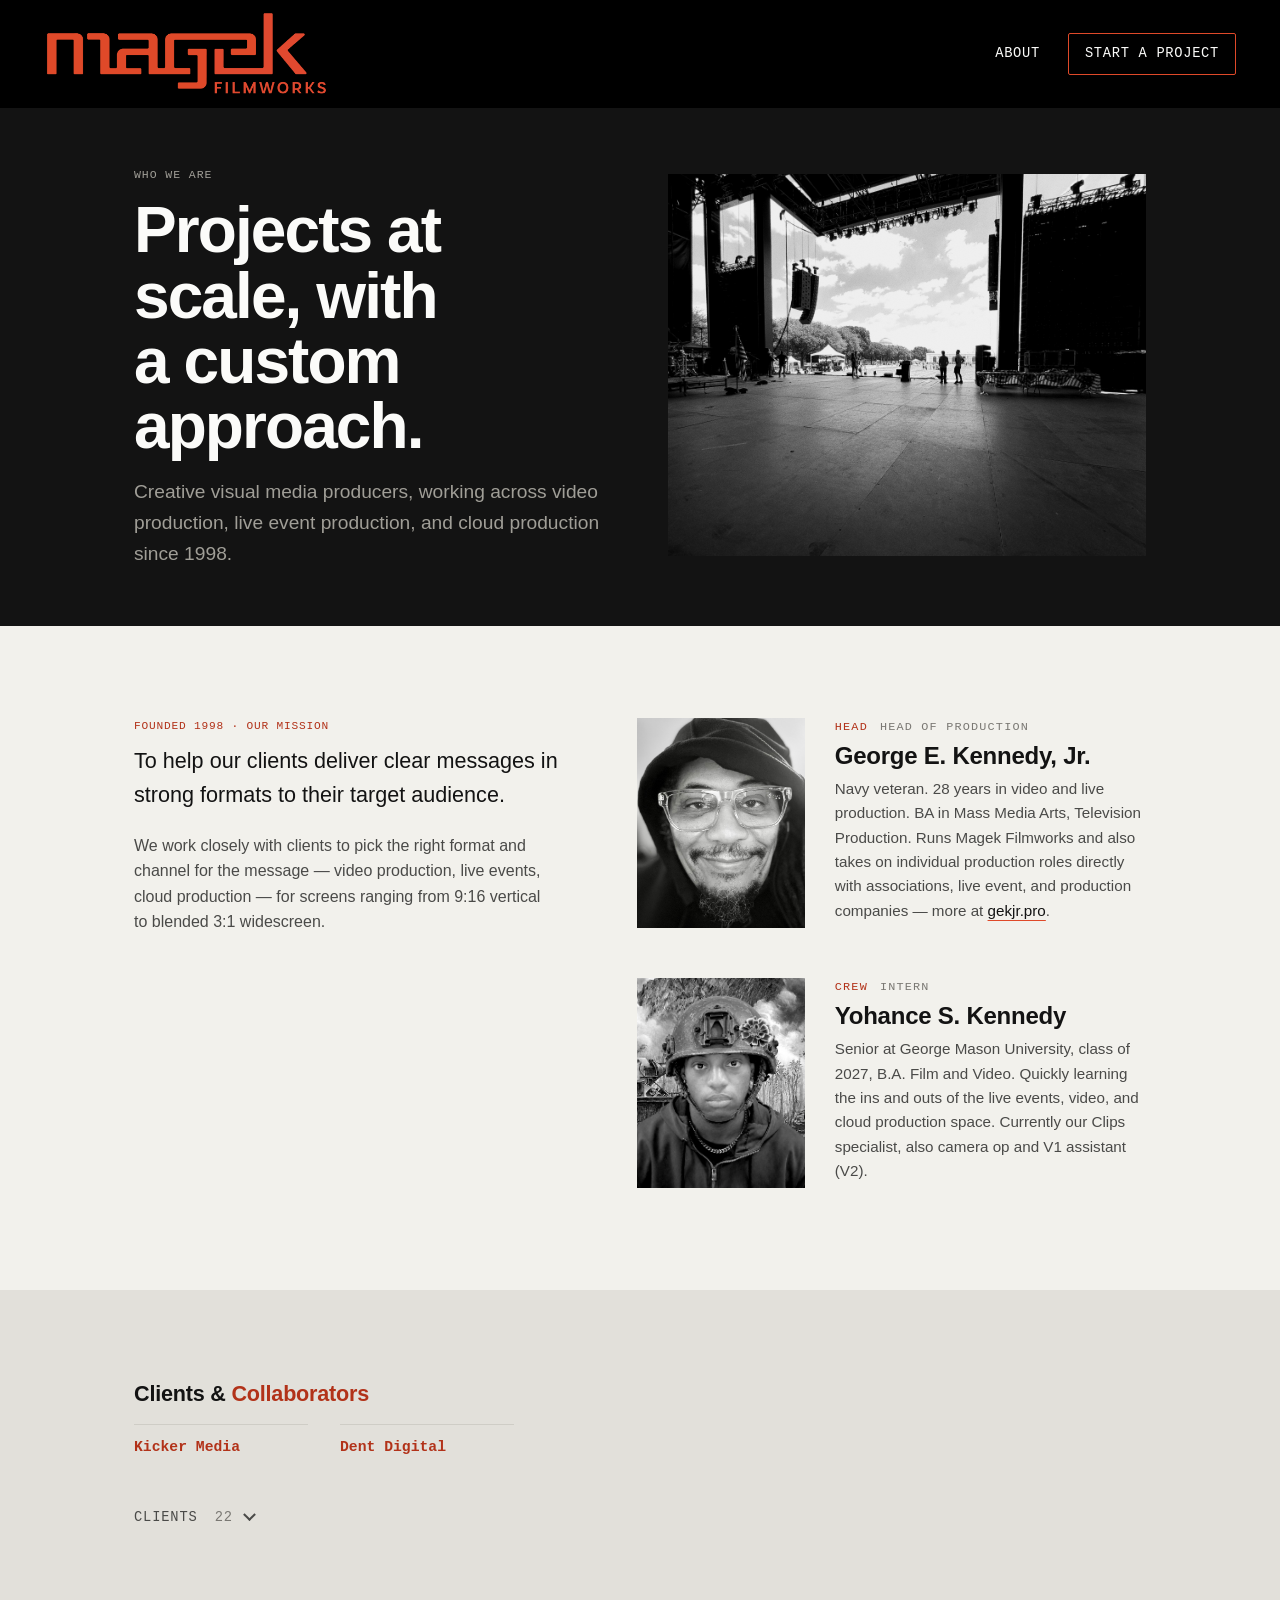
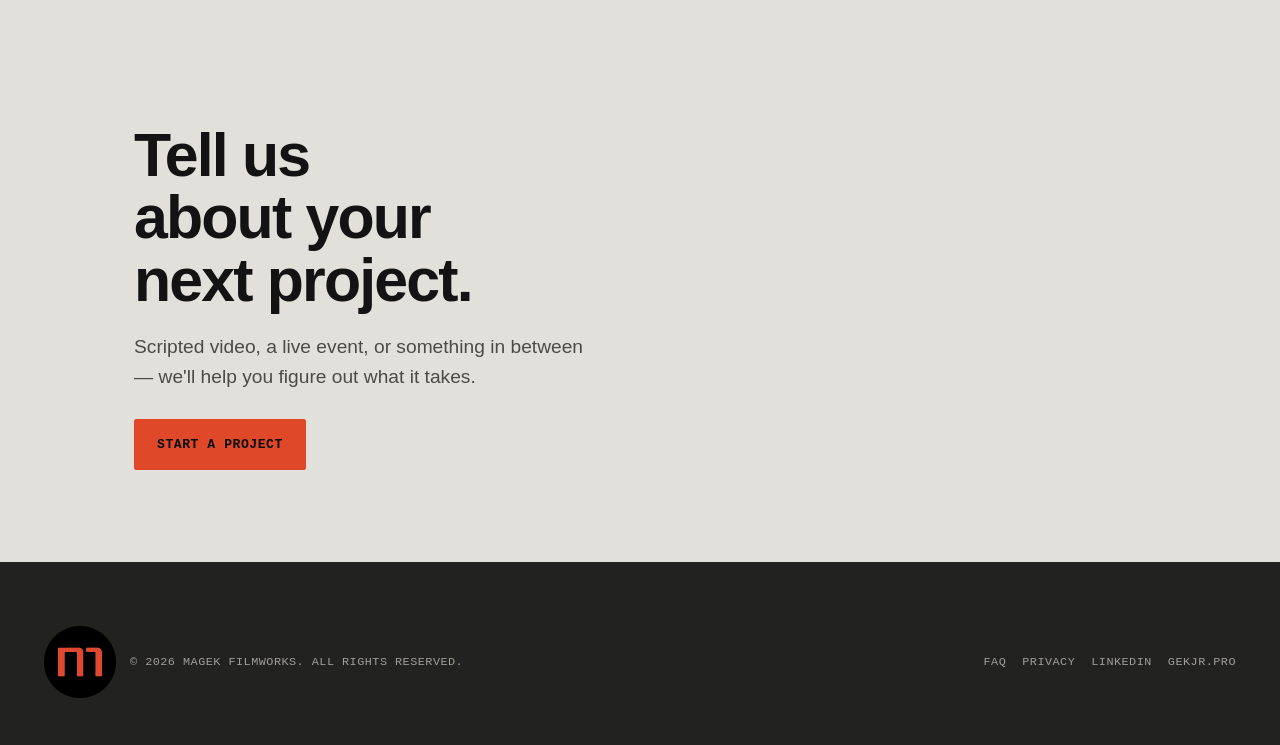
==== commit d12cde27: "update" ====
--- a/about.html
+++ b/about.html
@@ -18,7 +18,7 @@
 <meta property="og:image" content="https://magekfilmworks.productions/images/clip-poster.jpeg" />
 <meta name="twitter:card" content="summary_large_image" />
 
-<link rel="stylesheet" href="css/style.css?v=dd601f3e" />
+<link rel="stylesheet" href="css/style.css?v=f16c9349" />
 
 <!-- Google tag (gtag.js) -->
 <script async src="https://www.googletagmanager.com/gtag/js?id=G-8HSHWG9TJT"></script>
@@ -94,7 +94,7 @@
           <div class="crew-text">
             <p class="crew-tag"><i>CREW</i>Intern</p>
             <h3>Yohance S. Kennedy</h3>
-            <p>Senior at George Mason University, class of 2027, B.A. Film and Video. Quickly learning the ins and outs of the live events, video, and cloud production space. Currently our Clips specialist, also camera op and V1 assistant (V2). <a href="https://yohancekennedy.pro" target="_blank" rel="noopener noreferrer">yohancekennedy.pro</a>.</p>
+            <p>Senior at George Mason University, class of 2027, B.A. Film and Video. Quickly learning the ins and outs of the live events, video, and cloud production space. Currently our Clips specialist, also camera op and V1 assistant (V2).</p>
           </div>
         </div>
         </div>
--- a/css/style.css
+++ b/css/style.css
@@ -3341,61 +3341,27 @@
   max-width: 44ch;
 }
 
-/* The Cloud/REMI panel's transport diagram — an SRT feed leaving a
-   venue's MC and landing in the cloud. currentColor on the SVG plus
-   var() on the two path classes means it needs no light/dark rule of
-   its own: whichever palette the panel is already carrying (this one
-   is .panel--light) is what it inherits. */
-/* Stacked, not side-by-side: the caption started as three short words
-   and is now six pipeline stages. Beside the icon it had to fight for a
-   narrow leftover column and wrapped to three or four cramped lines on
-   a phone. Full-width beneath the icon, it wraps the same text in
-   about half as many lines and reads as a caption rather than a squeeze. */
-.transport-diagram {
-  display: flex;
-  flex-direction: column;
-  align-items: flex-start;
-  gap: 10px;
-  margin-top: 22px;
-}
-
-.transport-diagram svg {
-  width: 150px;
-  height: auto;
-  flex-shrink: 0;
-}
-
-.transport-diagram span {
-  font-family: var(--font-mono);
-  font-size: 0.72rem;
-  letter-spacing: 0.02em;
-  line-height: 1.6;
-  color: var(--ink-faint);
-  max-width: 40ch;
-}
-
-.td-ink { color: var(--ink); }
-.td-accent { color: var(--tally-ink); }
-
-/* The line never stops moving — a static dashed line reads as "connected,"
-   which is only half the fact. This is the same stroke-dasharray walk
-   used for a marching-ants selection outline: cheap, GPU-friendly, and
-   needs no JS. */
-.td-flow {
-  stroke-dasharray: 5 7;
-  animation: transport-flow 1.1s linear infinite;
-}
-
-@keyframes transport-flow {
-  to { stroke-dashoffset: -24; }
-}
-
-/* Motion is the whole point, so the fallback is the finished picture
-   rather than a blank one: the dashes stay put, still reading as a path
-   to the cloud, just not walking. */
-@media (prefers-reduced-motion: reduce) {
-  .td-flow { animation: none; }
-}
+/* The Cloudflex-AWS mention in the Cloud/REMI systems line links out to
+   its own writeup. Plain `a { color: inherit }` would leave it the same
+   faint, undifferentiated tone as the rest of that mono line — no sign
+   it's clickable. Same treatment as .crew-text a: one way of saying
+   "this goes somewhere" across the site. */
+.rd-systems a {
+  color: var(--ink);
+  text-decoration: underline;
+  text-decoration-color: var(--tally);
+  text-underline-offset: 3px;
+  text-decoration-thickness: 1px;
+}
+
+@media (hover: hover) {
+  .rd-systems a:hover { color: var(--tally); }
+}
+
+/* A cloud/transport diagram, then a camera and a stage, all lived here
+   under the three service panels (.svc-diagram / .svc-ink / .svc-accent,
+   plus a couple of animation keyframes) — removed on request, icons
+   and all. The panels are text only again. */
 
 .panel blockquote {
   margin: 0;
